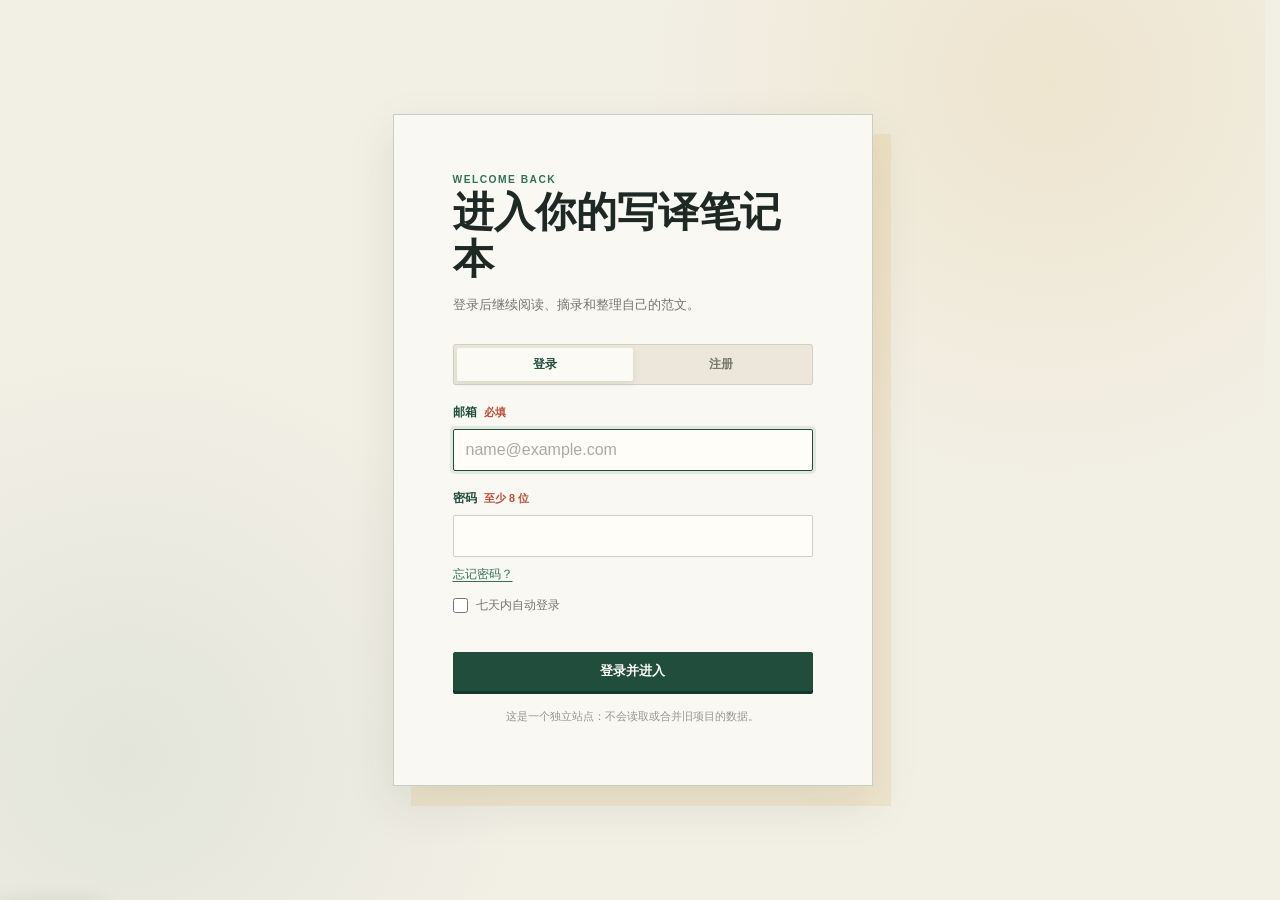
==== composition-site/index.html @ 6818b792 "侧边栏标题：我的作文 → 我的笔记" ====
<!doctype html>
<html lang="zh-CN">
  <head>
    <meta charset="UTF-8" />
    <meta name="viewport" content="width=device-width, initial-scale=1.0, viewport-fit=cover" />
    <meta name="theme-color" content="#f2efe5" />
    <meta name="format-detection" content="telephone=no" />
    <title>写译笔记本 · 你的英语作文档案</title>
    <link rel="stylesheet" href="styles.css" />
  </head>
  <body>
    <div class="grain" aria-hidden="true"></div>
    <section class="auth-gate" id="auth-gate" aria-labelledby="auth-form-title">
      <div class="auth-dossier">
        <form class="auth-form" id="auth-form" novalidate>
          <div class="auth-form-heading">
            <p class="eyebrow" id="auth-form-kicker">WELCOME BACK</p>
            <h2 id="auth-form-title">进入你的写译笔记本</h2>
            <p id="auth-form-copy">登录后继续阅读、摘录和整理自己的范文。</p>
          </div>
          <div class="auth-mode-toggle" id="auth-mode-toggle" role="tablist" aria-label="账户操作">
            <button type="button" role="tab" data-auth-mode="login" aria-selected="true">登录</button>
            <button type="button" role="tab" data-auth-mode="register" aria-selected="false">注册</button>
          </div>
          <div id="auth-display-name-field" hidden>
            <label class="field-label" for="auth-display-name">怎么称呼你 <em>必填</em></label>
            <input id="auth-display-name" name="displayName" maxlength="80" autocomplete="name" placeholder="例如：小周" />
          </div>
          <label class="field-label" for="auth-email">邮箱 <em>必填</em></label>
          <input id="auth-email" name="email" type="email" maxlength="320" autocomplete="email" placeholder="name@example.com" required />
          <div id="auth-code-field" hidden>
            <label class="field-label" for="auth-code">邮箱验证码 <em>必填</em></label>
            <div class="auth-code-row">
              <input id="auth-code" name="code" type="text" inputmode="numeric" maxlength="6" autocomplete="one-time-code" placeholder="6 位数字" />
              <button class="secondary-button" id="send-code-button" type="button">获取验证码</button>
            </div>
            <p class="code-hint" id="auth-code-hint"></p>
          </div>
          <label class="field-label" for="auth-password" id="auth-password-label">密码 <em>至少 8 位</em></label>
          <input id="auth-password" name="password" type="password" minlength="8" maxlength="72" autocomplete="current-password" required />
          <button type="button" class="forgot-link" id="forgot-password-link" hidden>忘记密码？</button>
          <label class="remember-me" id="remember-me-field">
            <input id="remember-me" name="rememberMe" type="checkbox" />
            <span>七天内自动登录</span>
          </label>
          <p class="form-error" id="auth-form-error" role="alert"></p>
          <button class="primary-button auth-submit" id="auth-submit-button" type="submit">登录并进入</button>
          <p class="auth-footnote">这是一个独立站点：不会读取或合并旧项目的数据。</p>
        </form>
      </div>
    </section>

    <main class="app-frame" id="app-shell" aria-label="写译笔记本" hidden>
      <header class="masthead">
        <div class="brand-block">
          <span class="brand-mark" aria-hidden="true">文</span>
          <div>
            <p class="eyebrow">PERSONAL ESSAY DOSSIER</p>
            <h1>写译笔记本</h1>
          </div>
        </div>
        <div class="masthead-actions">
          <span class="account-chip" id="account-chip"><span id="account-display-name"></span><button id="logout-button" type="button">退出</button></span>
          <button class="icon-button add-button" id="new-essay-button" type="button" aria-label="新建作文">
            <span aria-hidden="true">+</span>
          </button>
        </div>
      </header>

      <div class="workspace" id="workspace">
        <aside class="library-panel" aria-label="我的笔记">
          <div class="panel-heading">
            <div>
              <p class="eyebrow">MY ARCHIVE</p>
              <h2>我的笔记</h2>
            </div>
            <span id="essay-count" class="counter-chip">0</span>
          </div>
          <div class="essay-list" id="essay-list" role="list"></div>
          <div class="library-footnote">
            <span class="footnote-dot" aria-hidden="true"></span>
            仅保存在你的独立范文账户中
          </div>
        </aside>

        <section class="reader-panel" id="essay-reader" aria-live="polite">
          <div class="reader-empty" id="reader-empty" hidden>
            <span class="empty-mark" aria-hidden="true">+</span>
            <h2 id="reader-empty-title">从一篇范文开始</h2>
            <p id="reader-empty-copy">新建题目、范文和可选来源信息，之后就能在正文里留下自己的词句摘录。</p>
            <button class="text-action" type="button" data-open-new-essay>新建第一篇</button>
          </div>

          <div class="reader-content" id="reader-content">
            <div class="reader-toolbar">
              <button class="back-button" id="back-to-library" type="button">
                <span aria-hidden="true">←</span> 全部作文
              </button>
              <div class="reader-status" id="reader-status">阅读中</div>
            </div>

            <article class="essay-sheet">
              <header class="essay-header">
                <p class="source-label" id="reader-source-label"></p>
                <div class="essay-title-row">
                  <h2 id="reader-title"></h2>
                  <button class="preload-top-button" id="preload-glossary-button" type="button" aria-label="预加载当前范文词义" disabled>
                    预加载本篇单词
                  </button>
                </div>
                <div class="essay-meta">
                  <span id="reader-date"></span>
                  <span class="meta-separator" aria-hidden="true">·</span>
                  <span id="reader-word-count"></span>
                  <span class="meta-separator" aria-hidden="true">·</span>
                  <span id="reader-note-count"></span>
                </div>
              </header>

              <div class="reader-rule" aria-hidden="true"></div>
              <div class="essay-body" id="essay-body" aria-label="范文正文"></div>

              <p class="selection-hint">
                <span aria-hidden="true">⌁</span>
                悬浮查看词义；点击单词或拖选短语，把真正想记住的内容留在本篇里。
              </p>
            </article>

            <section class="notes-section" id="essay-notes" aria-labelledby="notes-heading">
              <div class="notes-heading">
                <div>
                  <p class="eyebrow">ANNOTATIONS</p>
                  <h2 id="notes-heading">本篇摘录</h2>
                </div>
                <span class="notes-total" id="notes-total">0 条</span>
              </div>
              <div class="notes-groups" id="notes-groups"></div>
            </section>
          </div>
        </section>
      </div>
    </main>

    <div class="phrase-action" id="phrase-action" hidden role="toolbar" aria-label="短语摘录操作">
      <span class="phrase-action-label" id="phrase-action-label" aria-live="polite" aria-atomic="true"></span>
      <button id="explain-phrase-button" type="button">记录短语</button>
    </div>

    <dialog class="dialog essay-dialog" id="essay-dialog" aria-labelledby="essay-dialog-title">
      <form id="essay-form" novalidate>
        <div class="dialog-title-row">
          <div>
            <p class="eyebrow">NEW DOSSIER</p>
            <h2 id="essay-dialog-title">收进一篇范文</h2>
          </div>
          <button class="dialog-close" type="button" data-close-dialog="essay-dialog" aria-label="关闭">×</button>
        </div>
        <p class="dialog-intro">题目和范文是必填项；小标题可以标明年份、卷别或来源。</p>
        <label class="field-label" for="essay-title">题目 <em>必填</em></label>
        <input id="essay-title" name="title" maxlength="200" placeholder="例如：Technology and Daily Life" autocomplete="off" required />
        <label class="field-label" for="essay-source-label">小标题 / 来源 <span>可选</span></label>
        <input id="essay-source-label" name="sourceLabel" maxlength="100" placeholder="例如：2026 年英语二 · 第 1 套" autocomplete="off" />
        <label class="field-label" for="essay-content">范文 <em>必填</em></label>
        <textarea id="essay-content" name="content" rows="10" maxlength="100000" placeholder="把英文范文粘贴在这里。保存后可以点击单词、选择短语，再记下自己的理解。" required></textarea>
        <p class="form-error" id="essay-form-error" role="alert"></p>
        <div class="dialog-actions">
          <button class="secondary-button" type="button" data-close-dialog="essay-dialog">取消</button>
          <button class="primary-button" type="submit">保存范文</button>
        </div>
      </form>
    </dialog>

    <dialog class="dialog note-dialog" id="note-dialog" aria-labelledby="note-dialog-title">
      <form id="note-form" novalidate>
        <div class="dialog-title-row">
          <div>
            <p class="eyebrow" id="note-kind-label">WORD NOTE</p>
            <h2 id="note-dialog-title">把这句话留下来</h2>
          </div>
          <button class="dialog-close" type="button" data-close-dialog="note-dialog" aria-label="关闭">×</button>
        </div>
        <div class="selection-card">
          <span class="selection-card-label">选中的内容</span>
          <strong id="note-selected-text"></strong>
          <p id="note-context"></p>
        </div>
        <div class="explanation-status" id="explanation-status" data-loading="false" role="status" aria-live="polite" aria-atomic="true">
          <span class="demo-dot" aria-hidden="true"></span>
          <span id="explanation-status-text">正在准备语境翻译；你也可以按自己的理解修改。</span>
        </div>
        <label class="field-label" for="note-translation">中文释义</label>
        <input id="note-translation" name="translation" maxlength="1000" placeholder="可按自己的理解改写" />
        <label class="field-label" for="note-personal-text">我的记忆提示 <span>可选</span></label>
        <textarea id="note-personal-text" name="note" rows="4" maxlength="2000" placeholder="写下联想、搭配、易错点，或者为什么想记住它。"></textarea>
        <input id="note-kind" name="kind" type="hidden" />
        <input id="note-start-offset" name="startOffset" type="hidden" />
        <input id="note-end-offset" name="endOffset" type="hidden" />
        <input id="note-content-version" name="contentVersion" type="hidden" />
        <p class="form-error" id="note-form-error" role="alert"></p>
        <div class="dialog-actions">
          <button class="secondary-button" type="button" data-close-dialog="note-dialog">暂不保存</button>
          <button class="primary-button" id="save-note-button" type="submit">保存到本篇笔记</button>
        </div>
      </form>
    </dialog>

    <div class="toast" id="toast" role="status" aria-live="polite"></div>
    <script src="api-client.js"></script>
    <script src="essay-utils.js"></script>
    <script src="app.js"></script>
  </body>
</html>
---- composition-site/styles.css ----
:root {
  --paper: #f2efe5;
  --paper-deep: #e5dfcf;
  --sheet: #fbfaf5;
  --ink: #1e2925;
  --muted: #73756a;
  --rule: rgba(51, 70, 60, 0.16);
  --moss: #214d3d;
  --moss-bright: #32705a;
  --vermilion: #bc4c35;
  --sun: #d8ab50;
  --shadow: 0 18px 45px rgba(45, 50, 42, 0.1);
  --display: "Iowan Old Style", "Palatino Linotype", "Book Antiqua", Georgia, serif;
  --body: "Microsoft YaHei UI", "PingFang SC", "Noto Sans CJK SC", sans-serif;
}

* { box-sizing: border-box; }

html {
  min-width: 320px;
  overflow-x: hidden;
  overflow-x: clip;
  background: var(--paper);
  scrollbar-gutter: stable;
  -webkit-text-size-adjust: 100%;
  text-size-adjust: 100%;
}

body {
  min-width: 320px;
  min-height: 100vh;
  min-height: 100dvh;
  margin: 0;
  overflow-x: hidden;
  overflow-x: clip;
  color: var(--ink);
  font-family: var(--body);
  background:
    radial-gradient(circle at 83% 9%, rgba(217, 171, 80, 0.15), transparent 25rem),
    radial-gradient(circle at 10% 84%, rgba(50, 112, 90, 0.08), transparent 25rem),
    var(--paper);
}

button, input, textarea { font: inherit; }

button, [role="button"], .essay-word {
  -webkit-tap-highlight-color: transparent;
  touch-action: manipulation;
}

button { cursor: pointer; }
button:disabled { cursor: wait; opacity: .62; }

button:focus-visible, input:focus-visible, textarea:focus-visible, .essay-word:focus-visible {
  outline: 3px solid rgba(216, 171, 80, 0.72);
  outline-offset: 3px;
}

.grain {
  position: fixed;
  z-index: -1;
  inset: 0;
  pointer-events: none;
  opacity: 0.24;
  background-image: url("data:image/svg+xml,%3Csvg viewBox='0 0 180 180' xmlns='http://www.w3.org/2000/svg'%3E%3Cfilter id='n'%3E%3CfeTurbulence type='fractalNoise' baseFrequency='.9' numOctaves='3' stitchTiles='stitch'/%3E%3C/filter%3E%3Crect width='100%25' height='100%25' filter='url(%23n)' opacity='.18'/%3E%3C/svg%3E");
}

#auth-gate[hidden], #app-shell[hidden] { display: none !important; }

.auth-gate {
  display: grid;
  min-height: 100vh;
  min-height: 100dvh;
  place-items: center;
  padding: 28px;
}

.auth-dossier {
  display: grid;
  grid-template-columns: 1fr;
  width: min(480px, 100%);
  overflow: hidden;
  background: rgba(251,250,245,.9);
  border: 1px solid rgba(33,77,61,.24);
  box-shadow: 18px 20px 0 rgba(216,171,80,.16), var(--shadow);
  animation: rise-in 620ms cubic-bezier(.2,.76,.24,1) both;
}

.auth-form { align-self: center; padding: clamp(32px, 5vw, 59px); }
.auth-form-heading h2 { margin: 0 0 10px; font-size: clamp(1.9rem, 3.3vw, 2.55rem); line-height: 1.16; }
.auth-form-heading p:last-child { margin: 0; color: var(--muted); font-size: .82rem; line-height: 1.72; }
.auth-mode-toggle { display: grid; grid-template-columns: 1fr 1fr; margin-top: 28px; padding: 3px; background: rgba(229,223,207,.68); border: 1px solid rgba(33,77,61,.14); border-radius: 3px; }
.auth-mode-toggle button { padding: 8px 9px; color: var(--muted); font-size: .77rem; font-weight: 800; border: 0; border-radius: 2px; background: transparent; transition: color 150ms ease, background 150ms ease, box-shadow 150ms ease; }
.auth-mode-toggle button[aria-selected="true"] { color: var(--moss); background: var(--sheet); box-shadow: 0 2px 7px rgba(39,54,43,.09); }
.remember-me {
  display: flex;
  gap: 8px;
  align-items: center;
  margin-top: 14px;
  color: var(--muted);
  font-size: .78rem;
  cursor: pointer;
  user-select: none;
}
.remember-me input {
  width: 15px;
  height: 15px;
  padding: 0;
  margin: 0;
  accent-color: var(--moss);
  cursor: pointer;
}
.auth-code-row { display: flex; gap: 9px; }
.auth-code-row input { flex: 1; min-width: 0; letter-spacing: .18em; }
.auth-code-row .secondary-button { flex: none; white-space: nowrap; }
.code-hint { margin: 8px 0 0; color: var(--muted); font-size: .72rem; line-height: 1.6; }
.forgot-link {
  display: block;
  margin: 9px 0 0;
  padding: 0;
  color: var(--moss-bright);
  font-size: .76rem;
  background: none;
  border: 0;
  text-align: left;
  text-decoration: underline;
  text-underline-offset: 3px;
}
.forgot-link:hover { color: var(--moss); }
.auth-submit { width: 100%; margin-top: 10px; }
.auth-footnote { margin: 17px 0 0; color: #95968b; font-size: .68rem; line-height: 1.65; text-align: center; }

.app-frame {
  width: min(1440px, calc(100% - 48px));
  min-height: min(900px, calc(100vh - 48px));
  min-height: min(900px, calc(100dvh - 48px));
  margin: 24px auto;
  border: 1px solid rgba(33, 77, 61, 0.2);
  border-radius: 4px;
  overflow: hidden;
  background: rgba(251, 250, 245, 0.72);
  box-shadow: var(--shadow);
  animation: rise-in 620ms cubic-bezier(.2,.76,.24,1) both;
}

.masthead {
  min-height: 92px;
  display: flex;
  align-items: center;
  justify-content: space-between;
  padding: 17px 28px;
  padding-top: max(17px, env(safe-area-inset-top));
  border-bottom: 1px solid var(--rule);
  background: rgba(251, 250, 245, 0.78);
}

.brand-block, .masthead-actions, .panel-heading, .notes-heading, .essay-meta, .dialog-title-row, .dialog-actions {
  display: flex;
  align-items: center;
}

.brand-block { gap: 13px; }

.brand-mark {
  display: grid;
  width: 40px;
  height: 40px;
  place-items: center;
  color: var(--paper);
  font-family: var(--display);
  font-size: 1.38rem;
  font-weight: 700;
  background: var(--moss);
  border-radius: 50% 50% 44% 44%;
  box-shadow: inset 0 -4px 0 rgba(0,0,0,.12);
}

.eyebrow {
  margin: 0 0 3px;
  color: var(--moss-bright);
  font-family: var(--body);
  font-size: .64rem;
  font-weight: 700;
  letter-spacing: .145em;
  line-height: 1.2;
}

h1, h2, p { margin-top: 0; }

h1, h2 { color: var(--ink); font-family: var(--display); }

h1 { margin: 0; font-size: 1.64rem; font-weight: 700; letter-spacing: .03em; }

.masthead-actions { gap: 13px; }

.preview-badge, .account-chip {
  padding: 6px 9px;
  color: var(--moss);
  font-size: .73rem;
  font-weight: 700;
  letter-spacing: .04em;
  border: 1px solid rgba(33,77,61,.3);
  border-radius: 999px;
}

.account-chip { display: inline-flex; gap: 8px; align-items: center; }
.account-chip button { padding: 0 0 0 8px; color: var(--moss); font-size: inherit; font-weight: 800; border: 0; border-left: 1px solid rgba(33,77,61,.2); background: transparent; }
.account-chip button:hover { color: var(--vermilion); }

.icon-button {
  display: grid;
  width: 43px;
  height: 43px;
  place-items: center;
  border: 0;
  border-radius: 50%;
  color: var(--sheet);
  background: var(--moss);
  box-shadow: 0 5px 0 #15362a;
  transition: transform 160ms ease, background 160ms ease, box-shadow 160ms ease;
}

.icon-button span { font-family: var(--display); font-size: 2rem; font-weight: 400; line-height: .6; }
.icon-button:hover { background: var(--moss-bright); transform: translateY(-2px); box-shadow: 0 7px 0 #15362a; }
.icon-button:active { transform: translateY(3px); box-shadow: 0 2px 0 #15362a; }

.preload-top-button {
  padding: 7px 10px;
  color: var(--moss);
  font-size: .68rem;
  font-weight: 700;
  border: 1px solid rgba(33,77,61,.22);
  border-radius: 3px;
  background: #fbfaf5;
  white-space: nowrap;
}
.preload-top-button:hover:not(:disabled) { background: rgba(33,77,61,.07); }
.preload-top-button:disabled { color: var(--muted); border-color: rgba(33,77,61,.24); background: #f1efe6; }
.preload-top-button.is-stoppable {
  color: var(--vermilion);
  border-color: rgba(188, 76, 53, .5);
  background: #fdf4f0;
}
.preload-top-button.is-stoppable:hover:not(:disabled) { background: rgba(188, 76, 53, .1); }

.workspace { display: grid; grid-template-columns: minmax(246px, 26%) minmax(0, 1fr); min-height: 806px; }

.library-panel {
  display: flex;
  flex-direction: column;
  padding: 30px 19px 22px;
  border-right: 1px solid var(--rule);
  background: linear-gradient(180deg, rgba(229,223,207,.54), rgba(242,239,229,.16));
}

.panel-heading { justify-content: space-between; padding: 0 8px; }
.panel-heading h2, .notes-heading h2 { margin: 0; font-size: 1.5rem; }

.counter-chip, .notes-total {
  padding: 3px 8px;
  color: var(--moss);
  font-size: .75rem;
  font-weight: 700;
  background: rgba(251,250,245,.62);
  border: 1px solid rgba(33,77,61,.18);
  border-radius: 999px;
}

.essay-list { display: grid; gap: 7px; }
.essay-list-item { position: relative; }

.essay-row {
  position: relative;
  width: 100%;
  padding: 14px 60px 13px 17px;
  overflow: hidden;
  text-align: left;
  color: inherit;
  background: transparent;
  border: 1px solid transparent;
  border-radius: 2px;
  transition: background 170ms ease, border-color 170ms ease, transform 170ms ease;
}

.essay-row::before {
  position: absolute;
  left: 0;
  top: 13px;
  bottom: 13px;
  width: 3px;
  content: "";
  background: transparent;
  transition: background 170ms ease;
}

.essay-row:hover { background: rgba(251,250,245,.68); border-color: rgba(33,77,61,.11); transform: translateX(2px); }
.essay-row[aria-current="true"] { background: var(--sheet); border-color: rgba(33,77,61,.22); box-shadow: 0 6px 15px rgba(39,54,43,.06); }
.essay-row[aria-current="true"]::before { background: var(--vermilion); }

.essay-delete-button {
  position: absolute;
  z-index: 1;
  top: 50%;
  right: 10px;
  min-width: 35px;
  padding: 5px 6px;
  color: #a24d43;
  font-size: .68rem;
  font-weight: 700;
  letter-spacing: .04em;
  background: rgba(255,250,246,.86);
  border: 1px solid rgba(162,77,67,.23);
  border-radius: 999px;
  opacity: .7;
  transform: translateY(-50%);
  transition: color 140ms ease, background 140ms ease, border-color 140ms ease, opacity 140ms ease;
}

.essay-delete-button:hover,
.essay-delete-button:focus-visible {
  color: var(--sheet);
  background: var(--vermilion);
  border-color: var(--vermilion);
  opacity: 1;
}

.essay-list-item:focus-within .essay-delete-button,
.essay-list-item:hover .essay-delete-button { opacity: 1; }

.essay-row-title, .essay-row-subtitle, .essay-row-time { display: block; }
.essay-row-title { overflow: hidden; font-family: var(--display); font-size: 1.03rem; font-weight: 700; line-height: 1.35; text-overflow: ellipsis; white-space: nowrap; }
.essay-row-subtitle { min-height: 1.3em; margin-top: 5px; overflow: hidden; color: var(--moss-bright); font-size: .72rem; text-overflow: ellipsis; white-space: nowrap; }
.essay-row-time { margin-top: 6px; color: #939386; font-size: .69rem; }

.library-footnote { display: flex; gap: 7px; align-items: center; margin-top: auto; padding: 18px 8px 0; color: #888a80; font-size: .67rem; line-height: 1.45; }
.footnote-dot { width: 6px; height: 6px; border-radius: 50%; background: var(--sun); }

.reader-panel { min-width: 0; padding: 31px clamp(24px, 5vw, 72px) 62px; }
.reader-content { max-width: 800px; margin: 0 auto; }

.reader-toolbar { display: flex; align-items: center; justify-content: space-between; min-height: 27px; margin: 0 0 23px; }
.back-button { display: none; padding: 0; color: var(--moss); font-size: .8rem; font-weight: 700; border: 0; background: transparent; }
.reader-status { color: #929388; font-size: .68rem; font-weight: 700; letter-spacing: .11em; text-transform: uppercase; }

.essay-sheet {
  position: relative;
  padding: clamp(28px, 5vw, 56px) clamp(22px, 6vw, 75px) clamp(27px, 5vw, 52px);
  overflow: visible;
  background:
    linear-gradient(rgba(255,255,255,.55), rgba(255,255,255,.55)),
    repeating-linear-gradient(to bottom, transparent 0, transparent 31px, rgba(33,77,61,.052) 32px);
  border: 1px solid rgba(62,75,62,.12);
  box-shadow: 13px 14px 0 rgba(216,171,80,.19), 0 14px 35px rgba(42,52,43,.065);
}

.essay-sheet::after {
  position: absolute;
  top: 16px;
  right: 17px;
  width: 16px;
  height: 16px;
  content: "";
  border-top: 2px solid rgba(188,76,53,.54);
  border-right: 2px solid rgba(188,76,53,.54);
}

.essay-header { padding-right: 28px; }
.source-label { min-height: 1.25em; margin-bottom: 11px; color: var(--vermilion); font-size: .79rem; font-weight: 700; letter-spacing: .04em; }
.essay-title-row {
  display: flex;
  align-items: flex-start;
  justify-content: space-between;
  gap: 14px;
}
.essay-header h2 { margin: 0; font-size: clamp(2rem, 4.25vw, 3.55rem); line-height: 1.08; letter-spacing: -.026em; }
.essay-title-row h2 { flex: 1; min-width: 0; }
.essay-title-row .preload-top-button {
  margin-top: 4px;
  flex: none;
}
.essay-meta { gap: 8px; margin-top: 15px; color: var(--muted); font-size: .75rem; }
.meta-separator { color: var(--sun); }
.reader-rule { width: 70px; height: 4px; margin: 29px 0 27px; background: var(--moss); }

.essay-body {
  min-height: 120px;
  color: #27312d;
  font-family: var(--display);
  font-size: clamp(1.08rem, 1.45vw, 1.24rem);
  line-height: 2.0;
  letter-spacing: .006em;
  white-space: pre-wrap;
  user-select: text;
  -webkit-user-select: text;
}

.essay-body::selection { background: rgba(216,171,80,.58); color: #15392d; }
.essay-body::-moz-selection { background: rgba(216,171,80,.58); color: #15392d; }

.essay-word {
  position: relative;
  padding: 0 1px;
  color: inherit;
  cursor: pointer;
  border-bottom: 1.5px solid rgba(33,77,61,.35);
  border-radius: 2px;
  transition: color 130ms ease, background 130ms ease, border-color 130ms ease;
}

.essay-word:hover, .essay-word:focus-visible, .essay-word.note-focus { color: #15392d; background: rgba(216,171,80,.27); border-bottom-color: var(--vermilion); }
.essay-word.note-focus { animation: note-pulse 1300ms ease-out; }

@media (hover: hover) and (pointer: fine) {
  .essay-word:hover::after {
    position: absolute;
    z-index: 9;
    left: 50%;
    bottom: calc(100% + 9px);
    width: max-content;
    max-width: 210px;
    padding: 7px 9px;
    content: attr(data-gloss);
    color: var(--sheet);
    font-family: var(--body);
    font-size: .74rem;
    font-weight: 600;
    line-height: 1.35;
    text-align: center;
    white-space: normal;
    pointer-events: none;
    background: var(--moss);
    border-radius: 3px;
    box-shadow: 0 7px 15px rgba(24,53,42,.18);
    transform: translateX(-50%);
  }
}

.selection-hint { display: flex; gap: 8px; align-items: flex-start; margin: 30px 0 0; color: #86877d; font-family: var(--body); font-size: .72rem; line-height: 1.55; }
.selection-hint span { color: var(--vermilion); font-size: 1rem; line-height: 1; }

.notes-section { margin-top: 61px; }
.notes-heading { justify-content: space-between; padding-bottom: 14px; border-bottom: 2px solid var(--moss); }
.notes-heading h2 { font-size: 1.85rem; }
.notes-total { color: var(--vermilion); border-color: rgba(188,76,53,.24); }
.notes-groups { display: grid; gap: 23px; margin-top: 22px; }

.note-group-heading { display: flex; gap: 9px; align-items: baseline; margin: 0 0 9px; color: var(--moss); font-size: .72rem; font-weight: 800; letter-spacing: .12em; }
.note-group-heading span { color: #9c9c8d; letter-spacing: normal; }
.note-list { display: grid; gap: 8px; }

.note-row {
  display: grid;
  grid-template-columns: minmax(126px, .7fr) minmax(0, 1.5fr) auto;
  gap: 14px;
  align-items: center;
  padding: 14px 12px 14px 16px;
  background: rgba(251,250,245,.59);
  border: 1px solid rgba(33,77,61,.13);
  border-left: 3px solid var(--sun);
  transition: transform 150ms ease, border-color 150ms ease, background 150ms ease;
}

.note-row:hover { background: var(--sheet); border-color: rgba(33,77,61,.28); transform: translateX(2px); }
.note-term { display: block; color: var(--moss); font-family: var(--display); font-size: 1rem; font-weight: 700; line-height: 1.25; }
.note-term-type { display: block; margin-top: 3px; color: #909186; font-size: .67rem; }
.note-source-text { display: block; margin-top: 4px; color: #8b8c81; font-size: .67rem; line-height: 1.45; }
.note-meaning { min-width: 0; color: #4d544e; font-size: .79rem; line-height: 1.55; }
.note-meaning strong { color: var(--ink); font-weight: 700; }
.note-personal { display: block; margin-top: 3px; color: var(--vermilion); font-size: .7rem; }
.note-actions { display: flex; gap: 7px; }
.note-icon-button { width: 28px; height: 28px; color: var(--moss); border: 1px solid rgba(33,77,61,.18); border-radius: 50%; background: transparent; transition: color 130ms ease, background 130ms ease; }
.note-icon-button:hover { color: var(--sheet); background: var(--moss); }
.note-icon-button.remove:hover { background: var(--vermilion); border-color: var(--vermilion); }

.empty-notes { padding: 25px 10px; color: var(--muted); font-size: .83rem; line-height: 1.8; border: 1px dashed rgba(33,77,61,.3); }
.empty-notes strong { color: var(--moss); }

.reader-empty { max-width: 520px; margin: clamp(48px, 20vh, 170px) auto 0; text-align: center; }
.empty-mark { display: grid; width: 58px; height: 58px; place-items: center; margin: 0 auto 20px; color: var(--paper); font-family: var(--display); font-size: 2.2rem; background: var(--moss); border-radius: 50%; }
.reader-empty h2 { margin-bottom: 11px; font-size: 2.2rem; }
.reader-empty p { color: var(--muted); font-size: .9rem; line-height: 1.85; }
.text-action { padding: 8px 0; color: var(--moss); font-weight: 800; border: 0; border-bottom: 2px solid var(--vermilion); background: transparent; }

.phrase-action {
  position: fixed;
  z-index: 10;
  display: flex;
  align-items: center;
  gap: 10px;
  max-width: min(500px, calc(100vw - 28px));
  padding: 8px 8px 8px 13px;
  color: var(--sheet);
  background: var(--moss);
  border: 1px solid rgba(255,255,255,.14);
  border-radius: 3px;
  box-shadow: 0 12px 28px rgba(25,51,41,.28);
  animation: float-in 170ms ease-out;
}

.phrase-action::before {
  align-self: stretch;
  width: 3px;
  margin: -8px 0 -8px -13px;
  content: "";
  background: var(--vermilion);
}
.phrase-action-label { min-width: 0; overflow: hidden; font-size: .75rem; font-weight: 600; text-overflow: ellipsis; white-space: nowrap; }
.phrase-action button { flex: none; padding: 8px 10px; color: var(--moss); font-size: .73rem; font-weight: 800; border: 0; border-radius: 2px; background: var(--sun); }

.dialog {
  width: min(610px, calc(100vw - 30px));
  max-height: calc(100vh - 28px);
  max-height: calc(100dvh - 28px);
  padding: 0;
  color: var(--ink);
  background: var(--sheet);
  border: 1px solid rgba(33,77,61,.28);
  border-radius: 4px;
  box-shadow: 0 27px 70px rgba(20,39,32,.32);
}
.dialog::backdrop { background: rgba(22,35,29,.48); -webkit-backdrop-filter: blur(2px); backdrop-filter: blur(2px); }
.dialog form { padding: clamp(22px, 4.5vw, 36px); overflow: auto; }
.dialog-title-row { justify-content: space-between; gap: 18px; margin-bottom: 10px; }
.dialog-title-row h2 { margin: 0; font-size: 2rem; }
.dialog-close { width: 33px; height: 33px; flex: none; color: var(--moss); font-family: var(--display); font-size: 1.65rem; line-height: 1; border: 1px solid rgba(33,77,61,.2); border-radius: 50%; background: transparent; }
.dialog-intro { margin: 0 0 25px; color: var(--muted); font-size: .82rem; line-height: 1.75; }
.field-label { display: block; margin: 19px 0 8px; color: var(--moss); font-size: .78rem; font-weight: 800; }
.field-label em { margin-left: 4px; color: var(--vermilion); font-size: .67rem; font-style: normal; }
.field-label span { margin-left: 4px; color: #999a90; font-size: .67rem; font-weight: 500; }
input, textarea { width: 100%; padding: 11px 12px; color: var(--ink); border: 1px solid rgba(33,77,61,.25); border-radius: 2px; background: #fffdf7; transition: border-color 140ms ease, box-shadow 140ms ease; }
textarea { min-height: 120px; resize: vertical; line-height: 1.62; }
input::placeholder, textarea::placeholder { color: #aaaba0; }
input:focus, textarea:focus { border-color: var(--moss); box-shadow: 0 0 0 3px rgba(50,112,90,.12); outline: 0; }
.form-error { min-height: 1.25em; margin: 13px 0 0; color: var(--vermilion); font-size: .75rem; }
.dialog-actions { justify-content: flex-end; gap: 10px; margin-top: 16px; }
.primary-button, .secondary-button { padding: 10px 15px; font-size: .8rem; font-weight: 800; border-radius: 2px; transition: transform 130ms ease, box-shadow 130ms ease, background 130ms ease; }
.primary-button { color: var(--sheet); border: 1px solid var(--moss); background: var(--moss); box-shadow: 0 3px 0 #15362a; }
.primary-button:hover { background: var(--moss-bright); transform: translateY(-1px); }
.primary-button:active { transform: translateY(2px); box-shadow: 0 1px 0 #15362a; }
.secondary-button { color: var(--moss); border: 1px solid rgba(33,77,61,.26); background: transparent; }
.secondary-button:hover { background: rgba(229,223,207,.55); }

.selection-card { padding: 13px 15px; border-left: 3px solid var(--vermilion); background: rgba(229,223,207,.43); }
.selection-card-label { display: block; margin-bottom: 5px; color: var(--vermilion); font-size: .65rem; font-weight: 800; letter-spacing: .1em; }
.selection-card strong { display: block; color: var(--moss); font-family: var(--display); font-size: 1.25rem; line-height: 1.35; word-break: break-word; }
.selection-card p { margin: 7px 0 0; color: var(--muted); font-size: .75rem; line-height: 1.55; }
.explanation-status { display: flex; gap: 7px; align-items: center; min-height: 1.45em; margin-top: 13px; color: #77786e; font-size: .71rem; line-height: 1.45; transition: background 180ms ease, border-color 180ms ease, box-shadow 180ms ease, color 180ms ease, padding 180ms ease; }
.explanation-status[data-loading="true"] { padding: 8px 10px; color: #76511f; font-weight: 700; border: 1px solid rgba(178,116,48,.42); border-left: 3px solid #b87430; background: linear-gradient(100deg, rgba(253,244,215,.92), rgba(252,248,233,.78)); box-shadow: 0 4px 13px rgba(144,94,38,.11); }
.demo-dot { width: 7px; height: 7px; flex: none; border-radius: 50%; background: var(--sun); }
.explanation-status[data-loading="true"] .demo-dot { background: #b87430; box-shadow: 0 0 0 3px rgba(184,116,48,.16); animation: explanation-status-pulse 1.15s ease-in-out infinite; }

.toast { position: fixed; z-index: 20; left: 50%; bottom: max(26px, calc(env(safe-area-inset-bottom) + 12px)); max-width: calc(100vw - 34px); padding: 10px 14px; color: var(--sheet); font-size: .8rem; font-weight: 700; background: var(--ink); border-radius: 3px; box-shadow: 0 11px 25px rgba(18,31,25,.24); opacity: 0; pointer-events: none; transform: translate(-50%, 17px); transition: opacity 170ms ease, transform 170ms ease; }
.toast.is-visible { opacity: 1; transform: translate(-50%, 0); }

@keyframes rise-in { from { opacity: 0; transform: translateY(14px); } to { opacity: 1; transform: translateY(0); } }
@keyframes float-in { from { opacity: 0; transform: translateY(5px); } to { opacity: 1; transform: translateY(0); } }
@keyframes note-pulse { 0% { box-shadow: 0 0 0 0 rgba(188,76,53,.42); } 100% { box-shadow: 0 0 0 12px rgba(188,76,53,0); } }
@keyframes explanation-status-pulse { 0%, 100% { transform: scale(1); opacity: .72; } 50% { transform: scale(1.25); opacity: 1; } }

@media (max-width: 860px) {
  .workspace { grid-template-columns: minmax(218px, 31%) minmax(0, 1fr); }
  .reader-panel { padding: 27px 28px 48px; }
  .essay-sheet { padding: 31px 27px 33px; }
  .note-row { grid-template-columns: minmax(115px, .8fr) minmax(0, 1.3fr) auto; gap: 10px; }
}

@media (max-width: 760px) {
  .auth-gate { padding: 16px; }
  .auth-form { padding: 33px 31px 37px; }
}

@media (max-width: 900px) {
  .app-frame { width: 100%; min-height: 100vh; min-height: 100dvh; margin: 0; border: 0; border-radius: 0; }
  .masthead { min-height: 76px; padding: 13px 17px; padding-top: max(13px, env(safe-area-inset-top)); }
  .brand-mark { width: 35px; height: 35px; font-size: 1.15rem; }
  h1 { font-size: 1.38rem; }
  .account-chip { max-width: 142px; overflow: hidden; font-size: .67rem; text-overflow: ellipsis; white-space: nowrap; }
  .workspace { display: block; min-height: calc(100vh - 76px); min-height: calc(100dvh - 76px); }
  .library-panel { min-height: calc(100vh - 76px); min-height: calc(100dvh - 76px); padding: 26px 15px calc(20px + env(safe-area-inset-bottom)); border-right: 0; }
  .reader-panel { display: none; min-height: calc(100vh - 76px); min-height: calc(100dvh - 76px); padding: 18px 15px calc(43px + env(safe-area-inset-bottom)); }
  .workspace.show-reader .library-panel { display: none; }
  .workspace.show-reader .reader-panel { display: block; }
  .back-button { display: inline-flex; gap: 6px; align-items: center; }
  .reader-toolbar { margin-bottom: 17px; }
  .essay-sheet { padding: 28px 21px 27px; box-shadow: 7px 8px 0 rgba(216,171,80,.2), 0 10px 23px rgba(42,52,43,.07); }
  .essay-header h2 { font-size: 2.12rem; }
  .essay-body { font-size: 1.12rem; line-height: 1.95; }
  .notes-section { margin-top: 45px; }
  .note-row { grid-template-columns: minmax(0, 1fr) auto; gap: 6px 10px; }
  .note-meaning { grid-column: 1 / -1; }
  .note-actions { grid-column: 2; grid-row: 1; }
  .phrase-action { right: 14px !important; bottom: max(14px, env(safe-area-inset-bottom)); left: 14px !important; }
  .phrase-action-label { flex: 1; }
  input, textarea { font-size: 16px; }
}

@media (pointer: coarse) {
  .grain { display: none; }
  .note-icon-button { display: grid; width: 40px; height: 40px; place-items: center; }
  .dialog-close { display: grid; width: 40px; height: 40px; place-items: center; }
  .essay-delete-button { min-width: 46px; min-height: 36px; padding: 6px 8px; }
  .note-actions { gap: 10px; }
  .preload-top-button { padding: 9px 12px; }
  .auth-mode-toggle button { padding: 10px 9px; }
}

@media (prefers-reduced-motion: reduce) {
  *, *::before, *::after { scroll-behavior: auto !important; animation-duration: 1ms !important; transition-duration: 1ms !important; }
  .explanation-status[data-loading="true"] .demo-dot { animation: none; }
}

@media (forced-colors: active) {
  .essay-body::selection, .essay-body::-moz-selection { color: revert; background: revert; }
}
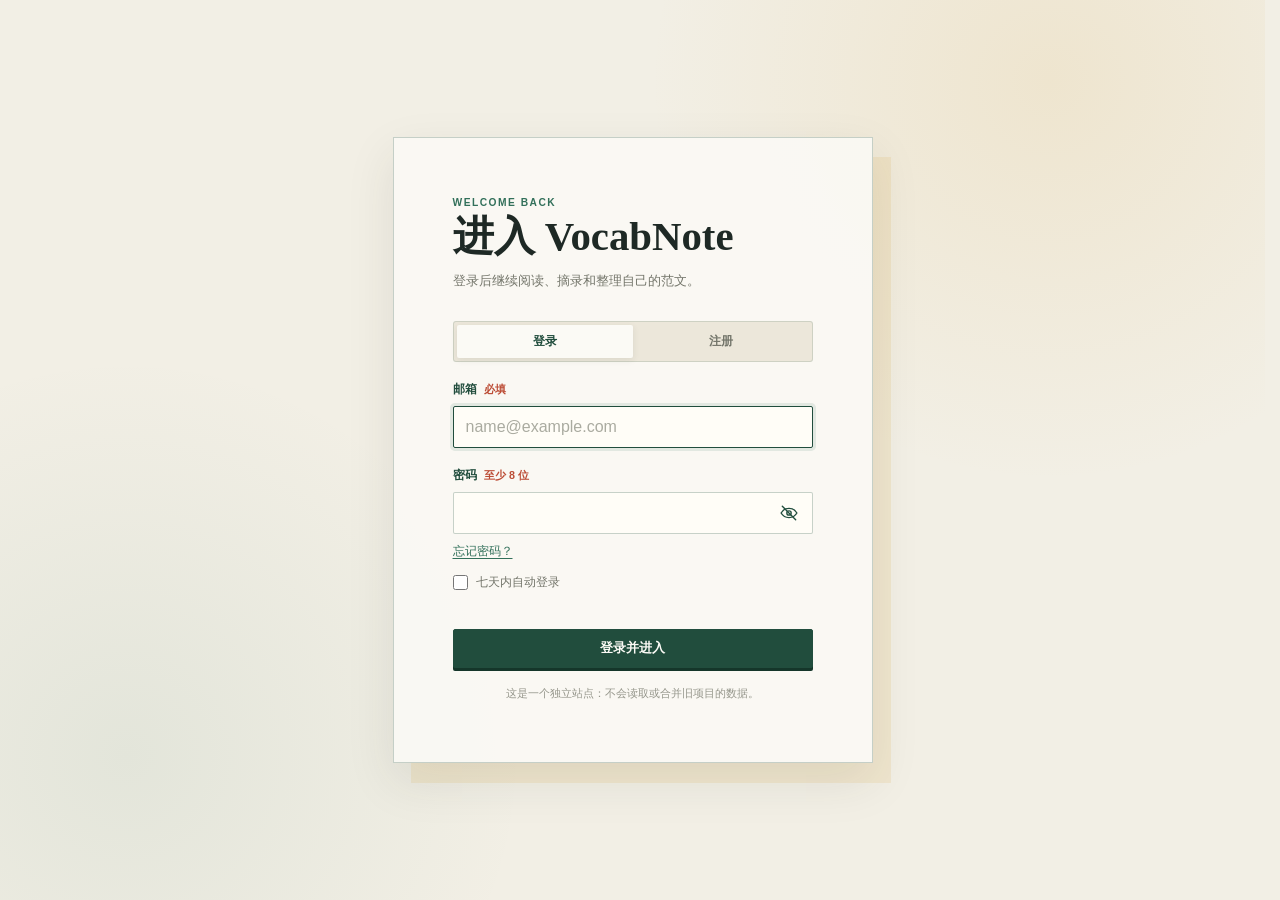
==== commit 87a67caa: "feat: complete VocabNote wordbook and personal AI settings Persist MySQL wordbook and essay data, su" ====
--- a/composition-site/index.html
+++ b/composition-site/index.html
@@ -5,8 +5,10 @@
     <meta name="viewport" content="width=device-width, initial-scale=1.0, viewport-fit=cover" />
     <meta name="theme-color" content="#f2efe5" />
     <meta name="format-detection" content="telephone=no" />
-    <title>写译笔记本 · 你的英语作文档案</title>
+    <link rel="icon" href="data:," />
+    <title>VocabNote · 单词与写译笔记</title>
     <link rel="stylesheet" href="styles.css" />
+    <link rel="stylesheet" href="wordbook.css" />
   </head>
   <body>
     <div class="grain" aria-hidden="true"></div>
@@ -15,7 +17,7 @@
         <form class="auth-form" id="auth-form" novalidate>
           <div class="auth-form-heading">
             <p class="eyebrow" id="auth-form-kicker">WELCOME BACK</p>
-            <h2 id="auth-form-title">进入你的写译笔记本</h2>
+            <h2 id="auth-form-title">进入 VocabNote</h2>
             <p id="auth-form-copy">登录后继续阅读、摘录和整理自己的范文。</p>
           </div>
           <div class="auth-mode-toggle" id="auth-mode-toggle" role="tablist" aria-label="账户操作">
@@ -37,7 +39,12 @@
             <p class="code-hint" id="auth-code-hint"></p>
           </div>
           <label class="field-label" for="auth-password" id="auth-password-label">密码 <em>至少 8 位</em></label>
-          <input id="auth-password" name="password" type="password" minlength="8" maxlength="72" autocomplete="current-password" required />
+          <div class="password-field">
+            <input id="auth-password" name="password" type="password" minlength="8" maxlength="72" autocomplete="current-password" required />
+            <button class="password-toggle" id="auth-password-toggle" type="button" aria-label="显示密码" aria-pressed="false">
+              <svg viewBox="0 0 24 24" aria-hidden="true" focusable="false"><path d="M2.5 12s3.3-5.5 9.5-5.5S21.5 12 21.5 12 18.2 17.5 12 17.5 2.5 12 2.5 12Z"/><circle cx="12" cy="12" r="2.6"/><path class="password-eye-slash" d="m4 4 16 16"/></svg>
+            </button>
+          </div>
           <button type="button" class="forgot-link" id="forgot-password-link" hidden>忘记密码？</button>
           <label class="remember-me" id="remember-me-field">
             <input id="remember-me" name="rememberMe" type="checkbox" />
@@ -50,22 +57,55 @@
       </div>
     </section>
 
-    <main class="app-frame" id="app-shell" aria-label="写译笔记本" hidden>
+    <main class="app-frame" id="app-shell" aria-label="VocabNote" hidden>
       <header class="masthead">
         <div class="brand-block">
-          <span class="brand-mark" aria-hidden="true">文</span>
+          <span class="brand-mark" aria-hidden="true">V</span>
           <div>
-            <p class="eyebrow">PERSONAL ESSAY DOSSIER</p>
-            <h1>写译笔记本</h1>
+            <p class="eyebrow">WORDS WORTH KEEPING</p>
+            <h1>VocabNote</h1>
           </div>
         </div>
         <div class="masthead-actions">
+          <button id="ai-settings-button" type="button" class="secondary-button">AI 设置</button>
           <span class="account-chip" id="account-chip"><span id="account-display-name"></span><button id="logout-button" type="button">退出</button></span>
           <button class="icon-button add-button" id="new-essay-button" type="button" aria-label="新建作文">
             <span aria-hidden="true">+</span>
           </button>
         </div>
       </header>
+
+      <nav class="site-nav" aria-label="学习空间">
+        <button type="button" data-site-view="wordbook" aria-current="page" aria-controls="wordbook-view">单词本 <span>Wordbook</span></button>
+        <button type="button" data-site-view="compositions" aria-controls="workspace">写译笔记 <span>Composition notes</span></button>
+      </nav>
+
+      <section id="wordbook-view" class="wb-view" aria-label="我的单词本" hidden>
+        <aside class="wb-library" aria-label="词条列表">
+          <div class="wb-library-heading">
+            <div><p class="eyebrow">MY WORDBOOK</p><h2>一点一滴，积累表达。</h2></div>
+            <button type="button" class="icon-button wb-add" id="wb-add" aria-label="手动添加词条">+</button>
+          </div>
+          <form id="wb-search-form" class="wb-search" role="search">
+            <label for="wb-query">搜索我的词库</label>
+            <div class="wb-search-row"><input id="wb-query" type="search" maxlength="500" autocomplete="off" placeholder="英文 / 中文释义" aria-describedby="wb-search-hint" /><button type="submit" id="wb-lookup" aria-label="查词或短语">查词 ↵</button></div>
+            <p id="wb-search-hint">输入筛选已收藏的词，回车查询新表达。</p>
+          </form>
+          <div class="wb-kinds" role="group" aria-label="词条分类">
+            <button type="button" data-wb-kind="word" aria-pressed="true">单词 <span id="wb-word-count">0</span></button>
+            <button type="button" data-wb-kind="phrase" aria-pressed="false">短语 <span id="wb-phrase-count">0</span></button>
+          </div>
+          <div class="wb-list-meta"><span id="wb-result-count">我的收藏</span><span>按 A–Z 排列</span></div>
+          <p id="wb-search-status" class="wb-status" role="status" aria-live="polite"></p>
+          <div id="wb-list" class="wb-list"></div>
+          <div id="wb-pagination" class="wb-pagination" hidden><button id="wb-prev" type="button">← 上一页</button><span id="wb-page"></span><button id="wb-next" type="button">下一页 →</button></div>
+          <p class="wb-library-footnote">让读过的词，成为自己的表达。<br />作文中保存的摘录也会收进这里。</p>
+        </aside>
+        <section class="wb-detail" aria-label="词条详情">
+          <button class="text-action wb-back" type="button" id="wb-back">← 返回词库</button>
+          <div id="wb-detail-content"></div>
+        </section>
+      </section>
 
       <div class="workspace" id="workspace">
         <aside class="library-panel" aria-label="我的笔记">
@@ -207,6 +247,9 @@
     <div class="toast" id="toast" role="status" aria-live="polite"></div>
     <script src="api-client.js"></script>
     <script src="essay-utils.js"></script>
+    <script src="password-visibility.js"></script>
+    <script src="wordbook.js"></script>
+    <script src="ai-settings.js"></script>
     <script src="app.js"></script>
   </body>
 </html>
--- a/composition-site/styles.css
+++ b/composition-site/styles.css
@@ -114,6 +114,13 @@
 .auth-code-row input { flex: 1; min-width: 0; letter-spacing: .18em; }
 .auth-code-row .secondary-button { flex: none; white-space: nowrap; }
 .code-hint { margin: 8px 0 0; color: var(--muted); font-size: .72rem; line-height: 1.6; }
+.password-field { position: relative; }
+.password-field input { padding-right: 50px; }
+.password-toggle { position: absolute; top: 50%; right: 4px; display: grid; width: 40px; height: 40px; padding: 0; place-items: center; transform: translateY(-50%); color: var(--moss); border: 0; border-radius: 2px; background: transparent; }
+.password-toggle:hover { background: rgba(229,223,207,.72); }
+.password-toggle svg { width: 20px; height: 20px; fill: none; stroke: currentColor; stroke-width: 1.65; stroke-linecap: round; stroke-linejoin: round; }
+.password-toggle[aria-pressed="true"] .password-eye-slash { opacity: 0; }
+.password-toggle[aria-pressed="true"] { color: var(--moss-bright); }
 .forgot-link {
   display: block;
   margin: 9px 0 0;
@@ -612,3 +619,12 @@
 @media (forced-colors: active) {
   .essay-body::selection, .essay-body::-moz-selection { color: revert; background: revert; }
 }
+#ai-settings-dialog { width: min(560px, calc(100vw - 32px)); max-height: 90dvh; overflow-y: auto; }
+#ai-settings-dialog select { width: 100%; padding: 12px; border: 1px solid #bac9bf; border-radius: 4px; background: #faf9f3; color: #204c3c; font: inherit; }
+.ai-settings-intro { line-height: 1.8; color: #526258; }
+.ai-signup-links { display: flex; flex-wrap: wrap; gap: 14px; margin: 20px 0; }
+.ai-signup-links a { color: #24533f; font-size: 14px; text-underline-offset: 5px; }
+.ai-settings-help { font-size: 13px; color: #68756c; line-height: 1.8; }
+.ai-settings-model { font-size: 14px; color: #24533f; }
+.ai-settings-actions { display: flex; flex-wrap: wrap; gap: 12px; align-items: center; margin-top: 18px; }
+#ai-settings-status { min-height: 24px; font-size: 14px; line-height: 1.7; }
--- a/composition-site/wordbook.css
+++ b/composition-site/wordbook.css
@@ -0,0 +1,175 @@
+/* VocabNote extends the original paper, moss and warm gold palette. */
+[hidden] { display: none !important; }
+.brand-block h1 { font-family: var(--display); font-size: 1.85rem; letter-spacing: -.04em; }
+.site-nav { display: flex; gap: 30px; padding: 0 30px; border-bottom: 1px solid var(--rule); background: var(--sheet); }
+.site-nav button { position: relative; display: flex; align-items: baseline; gap: 10px; padding: 17px 2px; border: 0; background: none; color: var(--muted); font-size: .88rem; }
+.site-nav button span { font-family: var(--display); font-size: .85rem; }
+.site-nav button[aria-current="page"] { color: var(--moss); font-weight: 700; }
+.site-nav button[aria-current="page"]::after { content: ''; position: absolute; bottom: -1px; right: 0; left: 0; height: 3px; background: var(--moss); }
+.wb-view { display: grid; grid-template-columns: minmax(280px, 340px) minmax(0, 1fr); min-height: 720px; }
+.wb-view button { touch-action: manipulation; }
+.wb-library { display: flex; flex-direction: column; padding: 28px 24px 20px; border-right: 1px solid var(--rule); background: rgba(229,223,207,.24); min-width: 0; }
+.wb-library-heading { display: flex; gap: 12px; align-items: center; justify-content: space-between; }
+.wb-library-heading h2 { margin: 0; font-size: 1.06rem; font-weight: 600; line-height: 1.6; }
+.wb-library-heading .eyebrow { font-size: .65rem; }
+.wb-add { flex: none; width: 38px; height: 38px; color: var(--sheet); background: var(--moss); border-color: var(--moss); font-size: 1.6rem; }
+.wb-add:hover { background: var(--moss-bright); }
+.wb-search { margin: 28px 0 17px; }
+.wb-search > label { display: block; margin-bottom: 9px; color: var(--moss); font-size: .75rem; font-weight: 700; }
+.wb-search-row { display: flex; min-width: 0; border: 1px solid rgba(33,77,61,.3); border-radius: 3px; background: var(--sheet); }
+.wb-search-row:focus-within { box-shadow: 0 0 0 2px rgba(216,171,80,.3); border-color: var(--moss); }
+.wb-search-row input { min-width: 0; flex: 1; width: 100%; border: 0; background: transparent; padding: 12px 11px; outline-offset: -3px; box-shadow: none; border-radius: 0; }
+.wb-search-row button { flex: none; align-self: stretch; padding: 0 11px; border: 0; border-left: 1px solid var(--rule); background: transparent; color: var(--moss); font-size: .76rem; font-weight: 700; }
+.wb-search-row button:hover { background: rgba(216,171,80,.15); }
+.wb-search p, .wb-fill > p { margin: 9px 0 0; font-size: .68rem; color: var(--muted); line-height: 1.7; }
+.wb-kinds { display: flex; gap: 4px; padding: 4px; background: rgba(229,223,207,.68); border-radius: 4px; }
+.wb-kinds button { flex: 1; padding: 10px 8px; border: 1px solid transparent; border-radius: 3px; background: transparent; color: var(--muted); font-size: .82rem; }
+.wb-kinds button[aria-pressed="true"] { color: var(--moss); background: var(--sheet); border-color: var(--rule); box-shadow: 0 2px 4px rgba(33,77,61,.06); font-weight: 700; }
+.wb-kinds span { margin-left: 5px; font-size: .68rem; font-variant-numeric: tabular-nums; opacity: .75; }
+.wb-list-meta { display: flex; justify-content: space-between; gap: 8px; margin-top: 22px; font-size: .67rem; color: var(--muted); }
+.wb-status { min-height: 1em; margin: 9px 0; color: var(--moss); font-size: .76rem; line-height: 1.7; overflow-wrap: anywhere; }
+.wb-status:empty { display: none; }
+.wb-status[data-error="true"] { color: #9a3d2a; }
+.wb-list { margin: 12px -10px 0; }
+.wb-entry { display: grid; grid-template-columns: minmax(0, 1fr) 16px; gap: 6px 8px; position: relative; width: 100%; padding: 17px 14px; text-align: left; border: 1px solid transparent; border-bottom-color: var(--rule); border-radius: 3px; background: transparent; color: var(--ink); }
+.wb-entry:hover { background: rgba(251,250,245,.75); }
+.wb-entry[aria-current="true"] { background: var(--sheet); border-color: rgba(33,77,61,.24); box-shadow: 3px 4px 0 rgba(216,171,80,.2); }
+.wb-entry[aria-current="true"]::before { content: ''; position: absolute; left: 0; top: 15px; bottom: 15px; width: 3px; background: var(--moss); }
+.wb-entry-term { font-family: var(--display); font-size: 1.24rem; line-height: 1.2; overflow-wrap: anywhere; }
+.wb-entry-meaning { grid-column: 1; font-size: .74rem; color: var(--muted); overflow: hidden; white-space: nowrap; text-overflow: ellipsis; line-height: 1.6; }
+.wb-entry-arrow { grid-column: 2; grid-row: 1 / 3; align-self: center; color: var(--moss); opacity: .45; }
+.wb-empty-list { padding: 30px 12px; font-size: .8rem; line-height: 1.8; color: var(--muted); }
+.wb-empty-list .text-action { line-height: 1.8; }
+.wb-pagination { display: flex; justify-content: space-between; gap: 8px; align-items: center; padding-top: 18px; font-size: .7rem; color: var(--muted); }
+.wb-pagination button { min-height: 36px; padding: 6px; border: 0; background: transparent; color: var(--moss); font-size: .7rem; }
+.wb-library-footnote { margin: auto 0 0; padding-top: 34px; color: var(--muted); font-size: .66rem; line-height: 1.9; }
+.wb-detail { min-width: 0; padding: 34px clamp(24px, 4vw, 64px) 48px; background: rgba(251,250,245,.45); }
+.wb-detail-top { display: flex; flex-wrap: wrap; gap: 12px; align-items: center; justify-content: space-between; }
+.wb-detail-top .eyebrow { margin: 0; font-size: .65rem; }
+.wb-tag { border: 1px solid rgba(33,77,61,.19); border-radius: 3px; padding: 5px 9px; color: var(--moss); font-size: .66rem; background: rgba(229,223,207,.25); }
+.wb-term-header { padding: 33px 0 27px; border-bottom: 1px solid var(--rule); }
+.wb-kind-label { font-size: .7rem; color: var(--muted); letter-spacing: .15em; }
+.wb-term-header h2 { margin: 8px 0 15px; font-family: var(--display); color: var(--moss); font-size: clamp(2.3rem, 4.8vw, 4.2rem); font-weight: 500; line-height: 1.13; letter-spacing: -.035em; overflow-wrap: anywhere; }
+.wb-core-meaning { margin: 0; font-size: 1.04rem; line-height: 1.9; white-space: pre-wrap; overflow-wrap: anywhere; }
+.wb-term-actions { display: flex; flex-wrap: wrap; align-items: center; gap: 16px; margin-top: 24px; }
+.wb-view .primary-button, .wb-view .secondary-button { min-height: 40px; padding: 10px 16px; font-size: .78rem; }
+.wb-view .text-action { font-size: .76rem; min-height: 34px; }
+.wb-delete-link { padding: 8px 0; background: none; border: 0; color: #925544; font-size: .72rem; }
+.wb-delete-link:hover { color: var(--vermilion); text-decoration: underline; text-underline-offset: 4px; }
+.wb-section { padding: 25px 0; border-bottom: 1px solid var(--rule); }
+.wb-section h3 { margin: 0 0 14px; font-size: .9rem; color: var(--moss); font-weight: 600; }
+.wb-section-heading { display: flex; gap: 14px; justify-content: space-between; align-items: baseline; }
+.wb-section-heading h3 { margin-bottom: 12px; }
+.wb-small { color: var(--muted); font-size: .7rem; line-height: 1.8; }
+.wb-muted { color: var(--muted); font-size: .8rem; line-height: 1.85; margin: 7px 0 0; }
+.wb-note { font-size: .86rem; line-height: 1.9; white-space: pre-wrap; overflow-wrap: anywhere; margin: 0; }
+.wb-memory { padding: 18px; background: rgba(216,171,80,.12); border-left: 2px solid var(--sun); font-size: .8rem; line-height: 1.8; white-space: pre-wrap; }
+.wb-sense { display: grid; grid-template-columns: 26px minmax(0,1fr); gap: 12px; margin-top: 18px; }
+.wb-sense + .wb-sense { border-top: 1px dashed var(--rule); padding-top: 20px; }
+.wb-sense-number { padding-top: 3px; font-family: var(--display); font-size: .88rem; color: #a4894d; }
+.wb-sense-meaning { font-size: .88rem; line-height: 1.85; margin: 0 0 10px; white-space: pre-wrap; overflow-wrap: anywhere; }
+.wb-quotation { font-family: var(--display); font-size: 1.05rem; line-height: 1.8; padding-left: 14px; border-left: 2px solid var(--sun); margin: 12px 0; white-space: pre-wrap; overflow-wrap: anywhere; }
+.wb-source { display: block; max-width: 100%; padding: 9px 0; border: 0; background: none; color: var(--moss); font-size: .73rem; text-align: left; line-height: 1.7; overflow-wrap: anywhere; }
+.wb-source:hover { text-decoration: underline; text-underline-offset: 4px; }
+.wb-related { display: grid; grid-template-columns: repeat(2, minmax(0, 1fr)); gap: 10px; }
+.wb-related button { display: flex; flex-direction: column; gap: 6px; padding: 13px 15px; border: 1px solid var(--rule); border-radius: 3px; background: rgba(229,223,207,.2); text-align: left; color: var(--moss); min-width: 0; }
+.wb-related button:hover { border-color: var(--moss); background: var(--sheet); }
+.wb-related strong { font-family: var(--display); font-size: 1.02rem; font-weight: 500; overflow-wrap: anywhere; }
+.wb-related button > span { font-size: .7rem; color: var(--muted); line-height: 1.7; overflow-wrap: anywhere; }
+.wb-ai-label { display: inline-block; padding: 2px 5px; margin-left: 5px; border: 1px solid #c7ac70; color: #836729; font-size: .59rem; font-weight: 500; vertical-align: middle; }
+.wb-collocation-list { margin: 12px 0; }
+.wb-collocation { display: flex; gap: 12px; align-items: center; padding: 13px 0; border-bottom: 1px dashed var(--rule); cursor: pointer; }
+.wb-collocation input { width: 17px; height: 17px; flex: none; margin: 0; padding: 0; accent-color: var(--moss); }
+.wb-collocation > span { display: grid; gap: 5px; min-width: 0; flex: 1; }
+.wb-collocation strong { font-family: var(--display); font-size: 1.07rem; font-weight: 500; overflow-wrap: anywhere; }
+.wb-collocation span span { font-size: .74rem; color: var(--muted); line-height: 1.8; }
+.wb-collocation small { font-size: .66rem; color: var(--moss); }
+.wb-example { padding: 18px 20px; margin: 12px 0; border: 1px solid var(--rule); background: var(--sheet); border-radius: 3px; }
+.wb-generated { border-top: 2px solid var(--sun); background: rgba(216,171,80,.07); }
+.wb-example-english { font-family: var(--display); font-size: 1.2rem; line-height: 1.7; margin: 8px 0 10px; white-space: pre-wrap; overflow-wrap: anywhere; }
+.wb-example-translation { font-size: .8rem; line-height: 1.85; margin: 0 0 12px; white-space: pre-wrap; overflow-wrap: anywhere; }
+.wb-usage { font-size: .74rem; line-height: 1.8; color: var(--muted); overflow-wrap: anywhere; }
+.wb-usage > span { color: var(--moss); margin-right: 5px; }
+.wb-example-actions { display: flex; justify-content: flex-end; gap: 18px; flex-wrap: wrap; align-items: center; }
+.wb-saved-heading { margin: 23px 0 12px; font-size: .76rem; font-weight: 500; color: var(--muted); }
+.wb-welcome { max-width: 470px; margin: 45px auto; padding: 30px 10px; text-align: center; }
+.wb-welcome-mark { display: block; margin: 32px 0 18px; font-family: var(--display); color: var(--moss); font-size: 5.5rem; letter-spacing: -.08em; line-height: 1; }
+.wb-welcome h2 { font-size: clamp(1.5rem, 2.6vw, 2rem); font-weight: 500; line-height: 1.65; letter-spacing: .04em; }
+.wb-welcome > p:not(.eyebrow) { font-size: .81rem; color: var(--muted); line-height: 1.95; }
+.wb-welcome .primary-button { margin-top: 15px; }
+.wb-welcome .wb-term-actions { justify-content: center; }
+.wb-welcome-rule { width: 45px; height: 2px; background: var(--sun); margin: 35px auto 16px; }
+.wb-back { display: none; margin-bottom: 24px; }
+.wb-loading { padding: 80px 15px; text-align: center; color: var(--muted); font-size: .85rem; }
+.wb-dialog { width: min(560px, calc(100% - 32px)); max-height: calc(100dvh - 40px); padding: 30px; color: var(--ink); background: var(--sheet); border: 1px solid rgba(33,77,61,.3); border-radius: 5px; box-shadow: var(--shadow); overscroll-behavior: contain; }
+.wb-dialog::backdrop { background: rgba(22,35,29,.45); backdrop-filter: blur(3px); }
+.wb-dialog-heading { display: flex; justify-content: space-between; gap: 15px; align-items: flex-start; }
+.wb-dialog h2 { margin: 0 0 16px; font-size: 1.45rem; line-height: 1.6; overflow-wrap: anywhere; }
+.wb-close { width: 36px; height: 36px; flex: none; border: 1px solid var(--rule); border-radius: 3px; background: transparent; color: var(--muted); font-size: 1.35rem; }
+.wb-dialog input, .wb-dialog textarea { width: 100%; }
+.wb-dialog input[readonly] { background: var(--paper); color: var(--muted); cursor: default; }
+.wb-dialog textarea { resize: vertical; min-height: 68px; }
+.wb-fill { margin: 8px 0 21px; padding: 16px; background: rgba(216,171,80,.1); border: 1px solid rgba(216,171,80,.32); }
+.wb-fill label { display: flex; flex-wrap: wrap; justify-content: space-between; gap: 8px; margin-bottom: 10px; color: var(--moss); font-size: .77rem; }
+.wb-fill label span { font-size: .67rem; color: var(--muted); }
+.wb-dialog-actions { display: flex; justify-content: flex-end; align-items: center; gap: 12px; margin-top: 23px; }
+.wb-confirm { width: min(430px, calc(100% - 32px)); }
+.wb-confirm > p:not(.eyebrow) { font-size: .83rem; line-height: 1.9; }
+.wb-danger-button { min-height: 40px; padding: 10px 17px; border: 1px solid #a33d2b; border-radius: 3px; color: var(--sheet); background: #a33d2b; font-size: .78rem; }
+@media (max-width: 1000px) {
+  .wb-view { grid-template-columns: 290px minmax(0,1fr); }
+  .wb-library { padding-right: 20px; padding-left: 20px; }
+  .wb-detail { padding-right: 28px; padding-left: 28px; }
+  .wb-related { grid-template-columns: minmax(0,1fr); }
+}
+@media (max-width: 720px) {
+  .brand-block h1 { font-size: 1.55rem; }
+  .site-nav { gap: 22px; padding: 0 20px; }
+  .site-nav button { gap: 7px; padding: 15px 0; font-size: .8rem; }
+  .site-nav button span { font-size: .71rem; }
+  .wb-view { display: block; min-height: 660px; }
+  .wb-library { border-right: 0; padding: 25px 23px; min-height: 620px; }
+  .wb-library-heading h2 { font-size: 1.1rem; }
+  .wb-search { margin-top: 24px; }
+  .wb-search-row input { font-size: 16px; }
+  .wb-library-footnote { margin-top: 24px; }
+  .wb-entry { min-height: 79px; padding: 17px 14px; }
+  .wb-detail { display: none; padding: 23px 24px 35px; }
+  .wb-show-detail .wb-library { display: none; }
+  .wb-show-detail .wb-detail { display: block; }
+  .wb-back { display: inline-flex; }
+  .wb-term-header { padding-top: 25px; }
+  .wb-term-header h2 { font-size: clamp(2.3rem, 10vw, 3.5rem); }
+  .wb-detail-top { gap: 10px; }
+  .wb-detail-top .eyebrow { font-size: .59rem; }
+  .wb-section { padding: 23px 0; }
+  .wb-dialog { padding: 23px 20px; }
+  .wb-dialog input, .wb-dialog textarea { font-size: 16px; }
+  .wb-dialog .wb-search-row input { padding: 11px 8px; }
+  .wb-fill { padding: 12px; }
+  .wb-example { padding: 15px; }
+  .wb-example-actions { gap: 15px; }
+  .wb-view .text-action, .wb-delete-link, .wb-source { min-height: 40px; }
+}
+@media (max-width: 380px) {
+  .site-nav button span { display: none; }
+  .wb-library, .wb-detail { padding-right: 18px; padding-left: 18px; }
+  .wb-detail-top { align-items: flex-start; flex-direction: column; }
+}
+@media (forced-colors: active) {
+  .wb-entry[aria-current="true"], .wb-kinds button[aria-pressed="true"] { border: 2px solid Highlight; }
+}
+/* Dictionary notes follow the notebook's quiet, numbered reading layout. */
+.wb-phonetics { display: flex; flex-wrap: wrap; gap: 12px 24px; color: var(--text-muted, #74796f); margin: 12px 0 20px; }
+.wb-phonetics [lang="en"] { color: var(--text, #273c34); }
+.wb-definitions { list-style: none; padding: 0; margin: 0; }
+.wb-definitions li { display: grid; grid-template-columns: 28px minmax(0, 1fr); gap: 12px; padding: 12px 0; border-bottom: 1px solid rgba(32, 74, 59, .1); }
+.wb-definitions p { margin: 0; line-height: 1.85; overflow-wrap: anywhere; }
+.wb-definition-number { padding-top: 3px; font-size: 12px; color: #897c58; font-variant-numeric: tabular-nums; }
+.wb-more-meanings summary { cursor: pointer; color: #24553f; padding: 16px 0 8px; font-size: 14px; }
+.wb-word-forms { display: flex; flex-wrap: wrap; gap: 18px 28px; }
+.wb-word-forms dt { font-size: 12px; color: #74796f; margin-bottom: 5px; }
+.wb-word-forms dd { margin: 0; color: #273c34; overflow-wrap: anywhere; }
+.wb-pos-group { margin: 24px 0; }
+.wb-pos-label { display: flex; align-items: baseline; gap: 12px; margin: 0 0 4px; color: #24553f; font-size: 17px; }
+.wb-pos-label span { font-size: 12px; font-weight: normal; color: #74796f; }
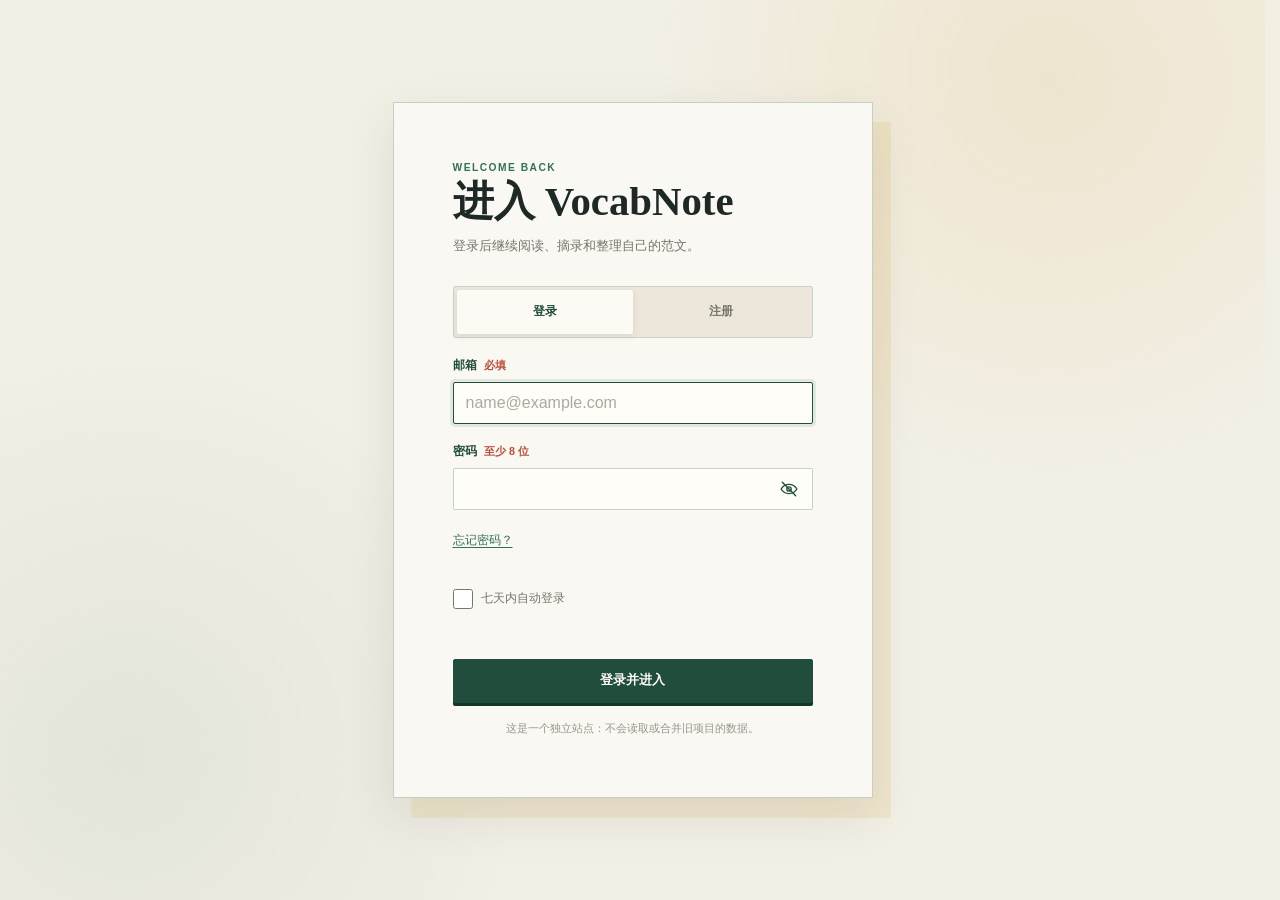
==== commit 4d9c4e78: "feat(mobile): improve phone reading experience" ====
--- a/composition-site/index.html
+++ b/composition-site/index.html
@@ -69,6 +69,9 @@
         <div class="masthead-actions">
           <button id="ai-settings-button" type="button" class="secondary-button">AI 设置</button>
           <span class="account-chip" id="account-chip"><span id="account-display-name"></span><button id="logout-button" type="button">退出</button></span>
+          <button class="icon-button mobile-menu-button" id="mobile-menu-button" type="button" aria-label="打开账户与 AI 设置" aria-haspopup="dialog" aria-expanded="false">
+            <span aria-hidden="true">⋯</span>
+          </button>
           <button class="icon-button add-button" id="new-essay-button" type="button" aria-label="新建作文">
             <span aria-hidden="true">+</span>
           </button>
@@ -137,6 +140,7 @@
                 <span aria-hidden="true">←</span> 全部作文
               </button>
               <div class="reader-status" id="reader-status">阅读中</div>
+              <button type="button" class="secondary-button" id="edit-essay-button">编辑范文</button>
             </div>
 
             <article class="essay-sheet">
@@ -144,9 +148,6 @@
                 <p class="source-label" id="reader-source-label"></p>
                 <div class="essay-title-row">
                   <h2 id="reader-title"></h2>
-                  <button class="preload-top-button" id="preload-glossary-button" type="button" aria-label="预加载当前范文词义" disabled>
-                    预加载本篇单词
-                  </button>
                 </div>
                 <div class="essay-meta">
                   <span id="reader-date"></span>
@@ -157,12 +158,18 @@
                 </div>
               </header>
 
+              <div class="glossary-progress" id="preload-status" hidden>
+                <span id="preload-text" role="status" aria-live="polite">正在预加载…</span>
+                <progress id="preload-meter" max="1" value="0" aria-label="语境释义预加载进度"></progress>
+                <button id="preload-retry" class="text-link" type="button" hidden>重试未完成部分</button>
+              </div>
               <div class="reader-rule" aria-hidden="true"></div>
               <div class="essay-body" id="essay-body" aria-label="范文正文"></div>
 
               <p class="selection-hint">
                 <span aria-hidden="true">⌁</span>
-                悬浮查看词义；点击单词或拖选短语，把真正想记住的内容留在本篇里。
+                <span class="selection-hint-desktop">悬浮查看词义；点击单词或拖选短语，把真正想记住的内容留在本篇里。</span>
+                <span class="selection-hint-mobile">点击单词查看词义；拖选短语，把真正想记住的内容留在本篇里。</span>
               </p>
             </article>
 
@@ -173,6 +180,7 @@
                   <h2 id="notes-heading">本篇摘录</h2>
                 </div>
                 <span class="notes-total" id="notes-total">0 条</span>
+                <button class="notes-toggle" id="notes-toggle-button" type="button" aria-expanded="true">收起</button>
               </div>
               <div class="notes-groups" id="notes-groups"></div>
             </section>
@@ -185,6 +193,34 @@
       <span class="phrase-action-label" id="phrase-action-label" aria-live="polite" aria-atomic="true"></span>
       <button id="explain-phrase-button" type="button">记录短语</button>
     </div>
+
+    <section class="mobile-word-action" id="mobile-word-action" hidden role="dialog" aria-modal="false" aria-label="单词语境释义">
+      <div class="mobile-word-action-heading">
+        <span class="eyebrow">IN THIS ESSAY</span>
+        <strong id="mobile-word-term"></strong>
+      </div>
+      <p class="mobile-word-meaning" id="mobile-word-meaning"></p>
+      <p class="mobile-word-status" id="mobile-word-status" role="status" aria-live="polite"></p>
+      <div class="mobile-word-actions">
+        <button class="secondary-button" id="mobile-word-close" type="button">关闭</button>
+        <button class="primary-button" id="mobile-word-record" type="button">收录单词</button>
+      </div>
+    </section>
+
+    <dialog class="mobile-menu-dialog" id="mobile-menu-dialog" aria-labelledby="mobile-menu-title">
+      <div class="mobile-menu-sheet">
+        <div class="mobile-menu-heading">
+          <div>
+            <p class="eyebrow">ACCOUNT</p>
+            <h2 id="mobile-menu-title">学习设置</h2>
+          </div>
+          <button class="dialog-close" id="mobile-menu-close" type="button" aria-label="关闭账户菜单">×</button>
+        </div>
+        <p class="mobile-account-name" id="mobile-account-display-name"></p>
+        <button class="secondary-button" id="mobile-ai-settings-button" type="button">AI 设置</button>
+        <button class="mobile-logout-button" id="mobile-logout-button" type="button">退出登录</button>
+      </div>
+    </dialog>
 
     <dialog class="dialog essay-dialog" id="essay-dialog" aria-labelledby="essay-dialog-title">
       <form id="essay-form" novalidate>
--- a/composition-site/styles.css
+++ b/composition-site/styles.css
@@ -90,12 +90,13 @@
 .auth-form-heading h2 { margin: 0 0 10px; font-size: clamp(1.9rem, 3.3vw, 2.55rem); line-height: 1.16; }
 .auth-form-heading p:last-child { margin: 0; color: var(--muted); font-size: .82rem; line-height: 1.72; }
 .auth-mode-toggle { display: grid; grid-template-columns: 1fr 1fr; margin-top: 28px; padding: 3px; background: rgba(229,223,207,.68); border: 1px solid rgba(33,77,61,.14); border-radius: 3px; }
-.auth-mode-toggle button { padding: 8px 9px; color: var(--muted); font-size: .77rem; font-weight: 800; border: 0; border-radius: 2px; background: transparent; transition: color 150ms ease, background 150ms ease, box-shadow 150ms ease; }
+.auth-mode-toggle button { min-height: 44px; padding: 8px 9px; color: var(--muted); font-size: .77rem; font-weight: 800; border: 0; border-radius: 2px; background: transparent; transition: color 150ms ease, background 150ms ease, box-shadow 150ms ease; }
 .auth-mode-toggle button[aria-selected="true"] { color: var(--moss); background: var(--sheet); box-shadow: 0 2px 7px rgba(39,54,43,.09); }
 .remember-me {
   display: flex;
   gap: 8px;
   align-items: center;
+  min-height: 44px;
   margin-top: 14px;
   color: var(--muted);
   font-size: .78rem;
@@ -103,8 +104,8 @@
   user-select: none;
 }
 .remember-me input {
-  width: 15px;
-  height: 15px;
+  width: 20px;
+  height: 20px;
   padding: 0;
   margin: 0;
   accent-color: var(--moss);
@@ -116,7 +117,7 @@
 .code-hint { margin: 8px 0 0; color: var(--muted); font-size: .72rem; line-height: 1.6; }
 .password-field { position: relative; }
 .password-field input { padding-right: 50px; }
-.password-toggle { position: absolute; top: 50%; right: 4px; display: grid; width: 40px; height: 40px; padding: 0; place-items: center; transform: translateY(-50%); color: var(--moss); border: 0; border-radius: 2px; background: transparent; }
+.password-toggle { position: absolute; top: 50%; right: 2px; display: grid; width: 44px; height: 44px; padding: 0; place-items: center; transform: translateY(-50%); color: var(--moss); border: 0; border-radius: 2px; background: transparent; }
 .password-toggle:hover { background: rgba(229,223,207,.72); }
 .password-toggle svg { width: 20px; height: 20px; fill: none; stroke: currentColor; stroke-width: 1.65; stroke-linecap: round; stroke-linejoin: round; }
 .password-toggle[aria-pressed="true"] .password-eye-slash { opacity: 0; }
@@ -124,7 +125,8 @@
 .forgot-link {
   display: block;
   margin: 9px 0 0;
-  padding: 0;
+  min-height: 44px;
+  padding: 10px 0;
   color: var(--moss-bright);
   font-size: .76rem;
   background: none;
@@ -134,7 +136,7 @@
   text-underline-offset: 3px;
 }
 .forgot-link:hover { color: var(--moss); }
-.auth-submit { width: 100%; margin-top: 10px; }
+.auth-submit { width: 100%; min-height: 44px; margin-top: 10px; }
 .auth-footnote { margin: 17px 0 0; color: #95968b; font-size: .68rem; line-height: 1.65; text-align: center; }
 
 .app-frame {
@@ -231,28 +233,11 @@
 .icon-button:hover { background: var(--moss-bright); transform: translateY(-2px); box-shadow: 0 7px 0 #15362a; }
 .icon-button:active { transform: translateY(3px); box-shadow: 0 2px 0 #15362a; }
 
-.preload-top-button {
-  padding: 7px 10px;
-  color: var(--moss);
-  font-size: .68rem;
-  font-weight: 700;
-  border: 1px solid rgba(33,77,61,.22);
-  border-radius: 3px;
-  background: #fbfaf5;
-  white-space: nowrap;
-}
-.preload-top-button:hover:not(:disabled) { background: rgba(33,77,61,.07); }
-.preload-top-button:disabled { color: var(--muted); border-color: rgba(33,77,61,.24); background: #f1efe6; }
-.preload-top-button.is-stoppable {
-  color: var(--vermilion);
-  border-color: rgba(188, 76, 53, .5);
-  background: #fdf4f0;
-}
-.preload-top-button.is-stoppable:hover:not(:disabled) { background: rgba(188, 76, 53, .1); }
 
 .workspace { display: grid; grid-template-columns: minmax(246px, 26%) minmax(0, 1fr); min-height: 806px; }
 
 .library-panel {
+  min-width: 0;
   display: flex;
   flex-direction: column;
   padding: 30px 19px 22px;
@@ -273,8 +258,8 @@
   border-radius: 999px;
 }
 
-.essay-list { display: grid; gap: 7px; }
-.essay-list-item { position: relative; }
+.essay-list { display: grid; grid-template-columns: minmax(0, 1fr); gap: 7px; min-width: 0; }
+.essay-list-item { position: relative; min-width: 0; }
 
 .essay-row {
   position: relative;
@@ -335,7 +320,7 @@
 .essay-list-item:hover .essay-delete-button { opacity: 1; }
 
 .essay-row-title, .essay-row-subtitle, .essay-row-time { display: block; }
-.essay-row-title { overflow: hidden; font-family: var(--display); font-size: 1.03rem; font-weight: 700; line-height: 1.35; text-overflow: ellipsis; white-space: nowrap; }
+.essay-row-title { display: -webkit-box; -webkit-box-orient: vertical; -webkit-line-clamp: 2; max-height: 2.7em; overflow: hidden; overflow-wrap: anywhere; font-family: var(--display); font-size: 1.03rem; font-weight: 700; line-height: 1.35; white-space: normal; }
 .essay-row-subtitle { min-height: 1.3em; margin-top: 5px; overflow: hidden; color: var(--moss-bright); font-size: .72rem; text-overflow: ellipsis; white-space: nowrap; }
 .essay-row-time { margin-top: 6px; color: #939386; font-size: .69rem; }
 
@@ -380,11 +365,7 @@
   gap: 14px;
 }
 .essay-header h2 { margin: 0; font-size: clamp(2rem, 4.25vw, 3.55rem); line-height: 1.08; letter-spacing: -.026em; }
-.essay-title-row h2 { flex: 1; min-width: 0; }
-.essay-title-row .preload-top-button {
-  margin-top: 4px;
-  flex: none;
-}
+.essay-title-row h2 { flex: 1; min-width: 0; overflow-wrap: anywhere; }
 .essay-meta { gap: 8px; margin-top: 15px; color: var(--muted); font-size: .75rem; }
 .meta-separator { color: var(--sun); }
 .reader-rule { width: 70px; height: 4px; margin: 29px 0 27px; background: var(--moss); }
@@ -607,7 +588,6 @@
   .dialog-close { display: grid; width: 40px; height: 40px; place-items: center; }
   .essay-delete-button { min-width: 46px; min-height: 36px; padding: 6px 8px; }
   .note-actions { gap: 10px; }
-  .preload-top-button { padding: 9px 12px; }
   .auth-mode-toggle button { padding: 10px 9px; }
 }
 
@@ -628,3 +608,122 @@
 .ai-settings-model { font-size: 14px; color: #24533f; }
 .ai-settings-actions { display: flex; flex-wrap: wrap; gap: 12px; align-items: center; margin-top: 18px; }
 #ai-settings-status { min-height: 24px; font-size: 14px; line-height: 1.7; }
+.glossary-progress {
+  display: flex;
+  align-items: center;
+  flex-wrap: wrap;
+  gap: 10px 16px;
+  margin: 20px 0 8px;
+  padding: 12px 16px;
+  border-left: 3px solid var(--green, #214d3d);
+  background: rgba(33,77,61,.045);
+  color: #395e4f;
+  font-size: 13px;
+  line-height: 1.7;
+}
+.glossary-progress[hidden], .glossary-progress [hidden] { display: none; }
+.glossary-progress > span { flex: 1 1 230px; overflow-wrap: anywhere; }
+.glossary-progress progress { width: 120px; height: 5px; accent-color: #214d3d; }
+.glossary-progress[data-state="paused"] { border-left-color: #b98548; color: #815c32; }
+.glossary-progress .text-link { color: inherit; background: transparent; border: 0; border-bottom: 1px solid currentColor; cursor: pointer; padding: 2px 0; }
+
+/* Mobile interaction layers: one clear action at a time, with safe-area spacing. */
+.mobile-menu-button { display: none; }
+.mobile-menu-dialog {
+  width: min(100%, 480px);
+  max-height: calc(100dvh - env(safe-area-inset-top));
+  margin: auto auto 0;
+  padding: 0;
+  color: var(--ink);
+  border: 0;
+  border-radius: 16px 16px 0 0;
+  background: var(--sheet);
+  box-shadow: 0 -18px 48px rgba(20,39,32,.2);
+}
+.mobile-menu-dialog::backdrop { background: rgba(22,35,29,.38); -webkit-backdrop-filter: blur(2px); backdrop-filter: blur(2px); }
+.mobile-menu-sheet { display: grid; gap: 14px; padding: 24px 20px calc(22px + env(safe-area-inset-bottom)); }
+.mobile-menu-heading { display: flex; align-items: flex-start; justify-content: space-between; gap: 16px; }
+.mobile-menu-heading h2 { margin: 0; font-size: 1.7rem; }
+.mobile-account-name { margin: 0; color: var(--muted); font-size: .84rem; overflow-wrap: anywhere; }
+.mobile-menu-sheet .secondary-button, .mobile-logout-button { min-height: 48px; text-align: left; }
+.mobile-logout-button { padding: 10px 14px; color: var(--vermilion); font: inherit; font-size: .8rem; font-weight: 800; border: 1px solid rgba(188,76,53,.28); border-radius: 2px; background: transparent; }
+
+.selection-hint-mobile { display: none; }
+.essay-render-chunk { display: contents; }
+.notes-toggle { display: none; }
+
+.mobile-word-action {
+  position: fixed;
+  z-index: 30;
+  right: 12px;
+  bottom: max(12px, env(safe-area-inset-bottom));
+  left: 12px;
+  display: grid;
+  gap: 7px;
+  padding: 16px;
+  color: var(--ink);
+  background: var(--sheet);
+  border: 1px solid rgba(33,77,61,.24);
+  border-left: 4px solid var(--sun);
+  border-radius: 6px;
+  box-shadow: 0 16px 38px rgba(25,51,41,.26);
+  animation: float-in 170ms ease-out;
+}
+.mobile-word-action[hidden] { display: none !important; }
+.mobile-word-action-heading { display: grid; gap: 3px; }
+.mobile-word-action-heading .eyebrow { margin: 0; }
+.mobile-word-action-heading strong { color: var(--moss); font-family: var(--display); font-size: 1.55rem; line-height: 1.1; overflow-wrap: anywhere; }
+.mobile-word-meaning { min-height: 1.5em; margin: 0; color: var(--ink); font-size: .94rem; font-weight: 700; line-height: 1.65; overflow-wrap: anywhere; }
+.mobile-word-status { min-height: 1.35em; margin: 0; color: var(--muted); font-size: .74rem; line-height: 1.55; overflow-wrap: anywhere; }
+.mobile-word-actions { display: grid; grid-template-columns: minmax(0, .78fr) minmax(0, 1.22fr); gap: 10px; margin-top: 4px; }
+.mobile-word-actions .primary-button, .mobile-word-actions .secondary-button { min-height: 48px; }
+
+@media (max-width: 900px) {
+  .reader-toolbar {
+    position: sticky;
+    z-index: 6;
+    top: 0;
+    min-height: 52px;
+    margin-right: -2px;
+    margin-left: -2px;
+    padding: 4px 2px;
+    background: linear-gradient(180deg, rgba(251,250,245,.98) 76%, rgba(251,250,245,.74), transparent);
+  }
+  .reader-toolbar .back-button, .reader-toolbar .secondary-button { min-height: 44px; }
+  .glossary-progress { gap: 7px 10px; margin: 13px 0 7px; padding: 10px 12px; }
+  .glossary-progress > span { flex-basis: 100%; }
+  .glossary-progress progress { flex: 1; width: auto; }
+  .phrase-action { min-height: 56px; padding: 8px 10px 8px 15px; border-radius: 6px; }
+  .phrase-action button { min-height: 44px; padding: 10px 13px; }
+  .notes-toggle { display: inline-flex; align-items: center; min-height: 44px; padding: 8px 0; color: var(--moss); font: inherit; font-size: .75rem; font-weight: 800; border: 0; background: transparent; }
+  .notes-section.is-collapsed .notes-groups { display: none; }
+  .notes-section.is-collapsed .notes-heading { padding-bottom: 0; border-bottom-color: transparent; }
+}
+
+@media (max-width: 640px) {
+  .masthead { min-height: 68px; padding-right: 14px; padding-left: 14px; }
+  .brand-block { gap: 9px; }
+  .brand-block .eyebrow { display: none; }
+  .brand-mark { width: 34px; height: 34px; }
+  h1 { font-size: 1.22rem; }
+  .masthead-actions { gap: 8px; }
+  .masthead-actions > #ai-settings-button, .masthead-actions .account-chip { display: none; }
+  .mobile-menu-button { display: grid; width: 44px; height: 44px; box-shadow: none; }
+  .mobile-menu-button span { font-family: var(--body); font-size: 1.65rem; font-weight: 700; line-height: 1; transform: translateY(-4px); }
+  .add-button { width: 44px; height: 44px; box-shadow: 0 3px 0 #15362a; }
+  .selection-hint-desktop { display: none; }
+  .selection-hint-mobile { display: inline; }
+}
+
+@media (max-width: 390px) {
+  .auth-code-row { display: grid; grid-template-columns: 1fr; }
+  .auth-code-row .secondary-button { min-height: 44px; }
+  .auth-form { padding-right: 24px; padding-left: 24px; }
+  .site-nav { gap: 18px; }
+}
+
+@media (max-height: 720px) and (max-width: 760px) {
+  .auth-gate { align-items: start; padding-top: 12px; padding-bottom: 12px; }
+  .auth-form { padding-top: 26px; padding-bottom: 28px; }
+  .auth-mode-toggle { margin-top: 18px; }
+}
--- a/composition-site/wordbook.css
+++ b/composition-site/wordbook.css
@@ -128,16 +128,19 @@
   .site-nav button { gap: 7px; padding: 15px 0; font-size: .8rem; }
   .site-nav button span { font-size: .71rem; }
   .wb-view { display: block; min-height: 660px; }
-  .wb-library { border-right: 0; padding: 25px 23px; min-height: 620px; }
+  .wb-library { border-right: 0; padding: 18px 23px 25px; min-height: 620px; }
   .wb-library-heading h2 { font-size: 1.1rem; }
-  .wb-search { margin-top: 24px; }
+  .wb-search { position: sticky; z-index: 5; top: 0; margin: 0 0 17px; padding: 16px 0 12px; background: linear-gradient(180deg, rgba(242,239,229,.98) 82%, rgba(242,239,229,.8), transparent); }
   .wb-search-row input { font-size: 16px; }
+  .wb-search-row { min-height: 44px; }
+  .wb-search-row button { min-width: 76px; min-height: 44px; }
+  .wb-kinds button { min-height: 44px; }
   .wb-library-footnote { margin-top: 24px; }
   .wb-entry { min-height: 79px; padding: 17px 14px; }
   .wb-detail { display: none; padding: 23px 24px 35px; }
   .wb-show-detail .wb-library { display: none; }
   .wb-show-detail .wb-detail { display: block; }
-  .wb-back { display: inline-flex; }
+  .wb-back { position: sticky; z-index: 5; top: 0; display: inline-flex; align-items: center; min-height: 44px; margin-bottom: 16px; padding: 8px 0; background: rgba(251,250,245,.96); }
   .wb-term-header { padding-top: 25px; }
   .wb-term-header h2 { font-size: clamp(2.3rem, 10vw, 3.5rem); }
   .wb-detail-top { gap: 10px; }
@@ -149,10 +152,12 @@
   .wb-fill { padding: 12px; }
   .wb-example { padding: 15px; }
   .wb-example-actions { gap: 15px; }
-  .wb-view .text-action, .wb-delete-link, .wb-source { min-height: 40px; }
+  .wb-view .primary-button, .wb-view .secondary-button, .wb-view .text-action, .wb-delete-link, .wb-source { min-height: 44px; }
+}
+@media (max-width: 480px) {
+  .site-nav button span { display: none; }
 }
 @media (max-width: 380px) {
-  .site-nav button span { display: none; }
   .wb-library, .wb-detail { padding-right: 18px; padding-left: 18px; }
   .wb-detail-top { align-items: flex-start; flex-direction: column; }
 }
@@ -173,3 +178,51 @@
 .wb-pos-group { margin: 24px 0; }
 .wb-pos-label { display: flex; align-items: baseline; gap: 12px; margin: 0 0 4px; color: #24553f; font-size: 17px; }
 .wb-pos-label span { font-size: 12px; font-weight: normal; color: #74796f; }
+
+/* Desktop panels fit the viewport; long entries scroll without moving navigation. */
+.wb-meaning-picker { margin-top: 22px; }
+.wb-meaning-picker h3 { color: var(--moss); font-size: 1rem; margin-bottom: 8px; }
+.wb-meaning-picker fieldset { min-width: 0; margin: 16px 0; padding: 0; border: 0; }
+.wb-meaning-picker legend { margin-bottom: 8px; color: var(--moss); font-weight: 700; }
+.wb-meaning-option { display: flex; gap: 10px; align-items: flex-start; margin: 6px 0; padding: 10px 12px; border: 1px solid var(--rule); border-radius: 3px; cursor: pointer; font-size: .83rem; line-height: 1.7; }
+.wb-meaning-option input { flex: none; width: 17px; height: 17px; margin: 3px 0 0; accent-color: var(--moss); }
+.wb-meaning-option span { min-width: 0; overflow-wrap: anywhere; }
+.wb-meaning-option:has(input:checked) { border-color: var(--moss); background: rgba(33,77,61,.08); color: var(--moss); }
+.wb-meaning-option:focus-within { outline: 2px solid var(--sun); outline-offset: 2px; }
+@media (min-width: 901px) {
+  body { display: flow-root; }
+  .app-frame {
+    display: flex;
+    flex-direction: column;
+    width: min(1440px, calc(100% - 32px));
+    height: calc(100dvh - 32px);
+    min-height: 0;
+    margin: 16px auto;
+  }
+  .masthead { flex: none; min-height: 76px; padding: 12px 24px; }
+  .site-nav { flex: none; }
+  .site-nav button { padding-top: 12px; padding-bottom: 12px; }
+  .workspace, .wb-view { flex: 1; min-height: 0; overflow: hidden; }
+  .library-panel, .reader-panel, .wb-library, .wb-detail {
+    min-height: 0;
+    overflow-y: auto;
+    overscroll-behavior-y: contain;
+    scrollbar-gutter: stable;
+  }
+  .library-panel, .wb-library { padding-top: 22px; padding-bottom: 18px; }
+  .reader-panel { padding-top: 24px; padding-bottom: 32px; }
+  .reader-panel:has(.reader-content[hidden]) { display: grid; align-items: center; }
+  .reader-empty { margin: 0 auto; }
+  .wb-welcome { margin: 0 auto; padding-top: 12px; padding-bottom: 12px; }
+  .wb-welcome-mark { margin-top: 18px; font-size: 4rem; }
+  .wb-welcome-rule { margin-top: 22px; }
+}
+
+@media (min-width: 901px) and (max-height: 700px) {
+  .app-frame { height: calc(100dvh - 16px); margin-top: 8px; margin-bottom: 8px; }
+  .masthead { min-height: 64px; padding-top: 8px; padding-bottom: 8px; }
+  .wb-detail { padding-top: 20px; padding-bottom: 24px; }
+  .wb-welcome-mark { margin-top: 8px; margin-bottom: 10px; font-size: 3rem; }
+  .wb-welcome h2 { margin-bottom: 12px; font-size: 1.5rem; line-height: 1.4; }
+  .wb-welcome-rule, .wb-welcome > .wb-small { display: none; }
+}
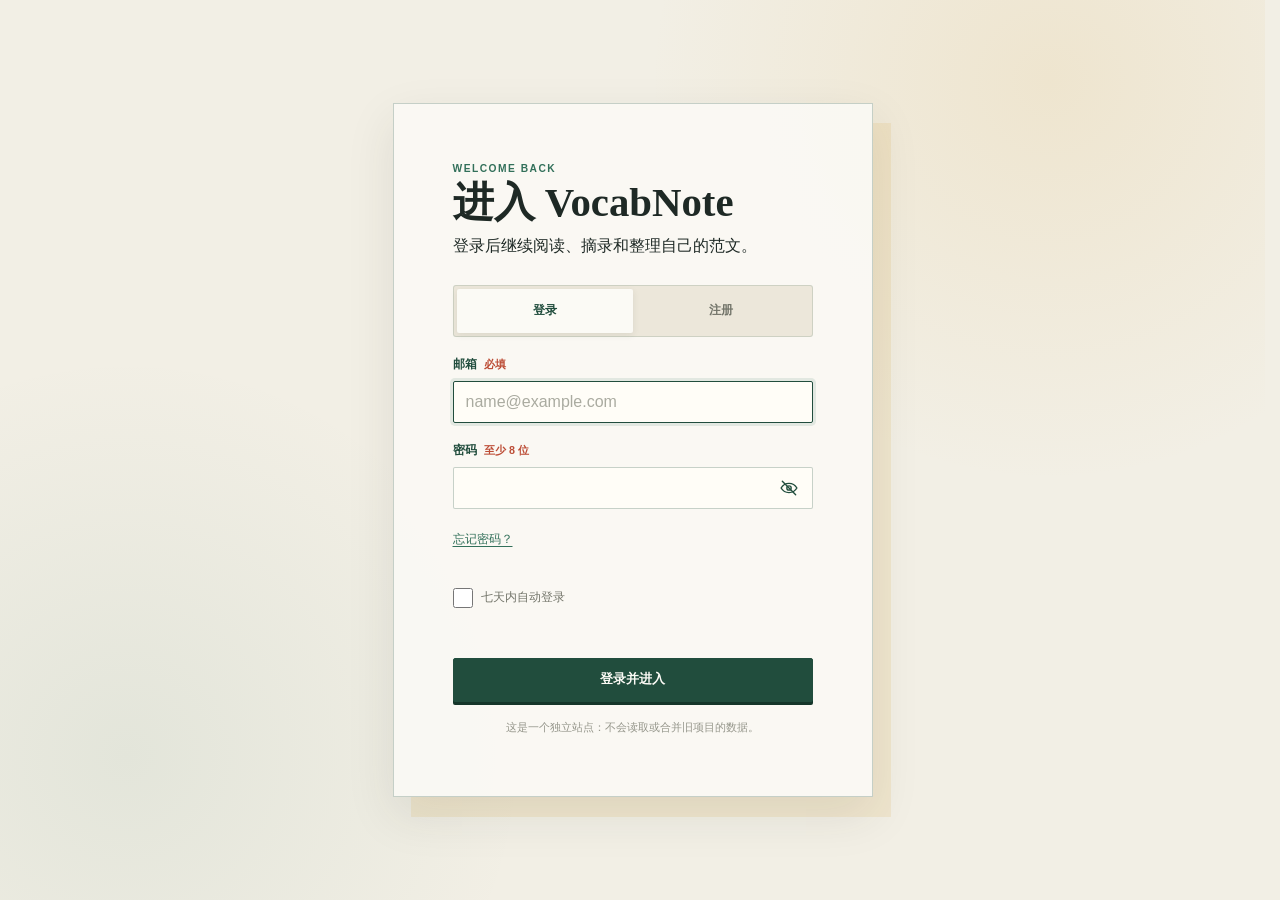
==== commit 0c3d6349: "fix: improve onboarding guidance and interaction flow" ====
--- a/composition-site/index.html
+++ b/composition-site/index.html
@@ -9,6 +9,7 @@
     <title>VocabNote · 单词与写译笔记</title>
     <link rel="stylesheet" href="styles.css" />
     <link rel="stylesheet" href="wordbook.css" />
+    <link rel="stylesheet" href="onboarding.css" />
   </head>
   <body>
     <div class="grain" aria-hidden="true"></div>
@@ -19,6 +20,7 @@
             <p class="eyebrow" id="auth-form-kicker">WELCOME BACK</p>
             <h2 id="auth-form-title">进入 VocabNote</h2>
             <p id="auth-form-copy">登录后继续阅读、摘录和整理自己的范文。</p>
+            <button class="auth-reset-close" id="cancel-password-reset" type="button" hidden aria-label="关闭密码重置，返回登录">×</button>
           </div>
           <div class="auth-mode-toggle" id="auth-mode-toggle" role="tablist" aria-label="账户操作">
             <button type="button" role="tab" data-auth-mode="login" aria-selected="true">登录</button>
@@ -67,6 +69,7 @@
           </div>
         </div>
         <div class="masthead-actions">
+          <button id="learning-guide-button" type="button" class="secondary-button learning-guide-button">学习引导</button>
           <button id="ai-settings-button" type="button" class="secondary-button">AI 设置</button>
           <span class="account-chip" id="account-chip"><span id="account-display-name"></span><button id="logout-button" type="button">退出</button></span>
           <button class="icon-button mobile-menu-button" id="mobile-menu-button" type="button" aria-label="打开账户与 AI 设置" aria-haspopup="dialog" aria-expanded="false">
@@ -218,6 +221,8 @@
         </div>
         <p class="mobile-account-name" id="mobile-account-display-name"></p>
         <button class="secondary-button" id="mobile-ai-settings-button" type="button">AI 设置</button>
+        <button class="secondary-button mobile-guide-button" id="mobile-learning-guide-button" type="button">重新学习新手教程</button>
+        <button class="secondary-button mobile-guide-button" id="mobile-ai-guide-button" type="button">重新学习 AI 配置</button>
         <button class="mobile-logout-button" id="mobile-logout-button" type="button">退出登录</button>
       </div>
     </dialog>
@@ -286,6 +291,7 @@
     <script src="password-visibility.js"></script>
     <script src="wordbook.js"></script>
     <script src="ai-settings.js"></script>
+    <script src="onboarding.js"></script>
     <script src="app.js"></script>
   </body>
 </html>
--- a/composition-site/styles.css
+++ b/composition-site/styles.css
@@ -87,6 +87,9 @@
 }
 
 .auth-form { align-self: center; padding: clamp(32px, 5vw, 59px); }
+.auth-form-heading { position: relative; }
+.auth-reset-close { position: absolute; top: -8px; right: -8px; display: grid; width: 40px; height: 40px; padding: 0; place-items: center; color: var(--muted); font-size: 1.7rem; line-height: 1; border: 1px solid var(--rule); border-radius: 3px; background: rgba(251,250,245,.88); }
+.auth-reset-close:hover { color: var(--moss); border-color: rgba(33,77,61,.42); background: var(--sheet); }
 .auth-form-heading h2 { margin: 0 0 10px; font-size: clamp(1.9rem, 3.3vw, 2.55rem); line-height: 1.16; }
 .auth-form-heading p:last-child { margin: 0; color: var(--muted); font-size: .82rem; line-height: 1.72; }
 .auth-mode-toggle { display: grid; grid-template-columns: 1fr 1fr; margin-top: 28px; padding: 3px; background: rgba(229,223,207,.68); border: 1px solid rgba(33,77,61,.14); border-radius: 3px; }
@@ -201,6 +204,7 @@
 h1 { margin: 0; font-size: 1.64rem; font-weight: 700; letter-spacing: .03em; }
 
 .masthead-actions { gap: 13px; }
+.learning-guide-button { white-space: nowrap; }
 
 .preview-badge, .account-chip {
   padding: 6px 9px;
@@ -646,6 +650,7 @@
 .mobile-menu-heading h2 { margin: 0; font-size: 1.7rem; }
 .mobile-account-name { margin: 0; color: var(--muted); font-size: .84rem; overflow-wrap: anywhere; }
 .mobile-menu-sheet .secondary-button, .mobile-logout-button { min-height: 48px; text-align: left; }
+.mobile-guide-button { position: relative; }
 .mobile-logout-button { padding: 10px 14px; color: var(--vermilion); font: inherit; font-size: .8rem; font-weight: 800; border: 1px solid rgba(188,76,53,.28); border-radius: 2px; background: transparent; }
 
 .selection-hint-mobile { display: none; }
@@ -707,7 +712,7 @@
   .brand-mark { width: 34px; height: 34px; }
   h1 { font-size: 1.22rem; }
   .masthead-actions { gap: 8px; }
-  .masthead-actions > #ai-settings-button, .masthead-actions .account-chip { display: none; }
+  .masthead-actions > #ai-settings-button, .masthead-actions > #learning-guide-button, .masthead-actions .account-chip { display: none; }
   .mobile-menu-button { display: grid; width: 44px; height: 44px; box-shadow: none; }
   .mobile-menu-button span { font-family: var(--body); font-size: 1.65rem; font-weight: 700; line-height: 1; transform: translateY(-4px); }
   .add-button { width: 44px; height: 44px; box-shadow: 0 3px 0 #15362a; }
--- a/composition-site/wordbook.css
+++ b/composition-site/wordbook.css
@@ -101,7 +101,7 @@
 .wb-welcome-rule { width: 45px; height: 2px; background: var(--sun); margin: 35px auto 16px; }
 .wb-back { display: none; margin-bottom: 24px; }
 .wb-loading { padding: 80px 15px; text-align: center; color: var(--muted); font-size: .85rem; }
-.wb-dialog { width: min(560px, calc(100% - 32px)); max-height: calc(100dvh - 40px); padding: 30px; color: var(--ink); background: var(--sheet); border: 1px solid rgba(33,77,61,.3); border-radius: 5px; box-shadow: var(--shadow); overscroll-behavior: contain; }
+.wb-dialog { width: min(560px, calc(100% - 32px)); max-height: calc(100dvh - 40px); padding: 30px; overflow-y: auto; color: var(--ink); background: var(--sheet); border: 1px solid rgba(33,77,61,.3); border-radius: 5px; box-shadow: var(--shadow); overscroll-behavior: contain; }
 .wb-dialog::backdrop { background: rgba(22,35,29,.45); backdrop-filter: blur(3px); }
 .wb-dialog-heading { display: flex; justify-content: space-between; gap: 15px; align-items: flex-start; }
 .wb-dialog h2 { margin: 0 0 16px; font-size: 1.45rem; line-height: 1.6; overflow-wrap: anywhere; }
--- a/composition-site/onboarding.css
+++ b/composition-site/onboarding.css
@@ -0,0 +1,392 @@
+:root {
+  --onboarding-ink: #193e31;
+  --onboarding-paper: #fffdf7;
+  --onboarding-warm: #e0ad57;
+  --onboarding-red: #b54d35;
+}
+
+.onboarding-layer {
+  position: fixed;
+  z-index: 80;
+  inset: 0;
+  pointer-events: none;
+}
+
+.onboarding-layer[hidden] { display: none !important; }
+
+.onboarding-scrim {
+  position: fixed;
+  z-index: 0;
+  background: rgba(15, 31, 25, .68);
+}
+
+.onboarding-scrim[data-onboarding-scrim][hidden] { display: none; }
+
+.onboarding-target-ring {
+  position: fixed;
+  z-index: 1;
+  min-width: 44px;
+  min-height: 44px;
+  pointer-events: none;
+  border: 2px solid var(--onboarding-warm);
+  border-radius: 8px;
+  box-shadow: 0 0 0 3px rgba(255,253,247,.92), 0 0 0 7px rgba(224,173,87,.28), 0 15px 36px rgba(0,0,0,.28);
+  transition: left 150ms ease, top 150ms ease, width 150ms ease, height 150ms ease, opacity 100ms ease;
+  animation: onboarding-target-pulse 1.8s ease-in-out infinite;
+}
+
+/* 显现时加入出现动画，脉冲延迟 200ms 接力 */
+.onboarding-target-ring:not([hidden]) {
+  animation: onboarding-ring-appear 200ms cubic-bezier(.2,.8,.4,1) both,
+             onboarding-target-pulse 1.8s 200ms ease-in-out infinite;
+}
+
+@keyframes onboarding-ring-appear {
+  from { opacity: 0; transform: scale(.88); }
+  to   { opacity: 1; transform: scale(1); }
+}
+
+@keyframes onboarding-target-pulse {
+  0%, 100% {
+    box-shadow: 0 0 0 3px rgba(255,253,247,.92), 0 0 0 7px rgba(224,173,87,.24), 0 15px 36px rgba(0,0,0,.25);
+  }
+  50% {
+    box-shadow: 0 0 0 3px rgba(255,253,247,.98), 0 0 0 12px rgba(224,173,87,.42), 0 18px 42px rgba(0,0,0,.32);
+  }
+}
+
+.onboarding-target-active {
+  position: relative;
+  z-index: 81 !important;
+  outline: 2px solid var(--onboarding-warm);
+  outline-offset: 4px;
+  border-radius: 4px;
+}
+
+.onboarding-scroll-hint {
+  position: fixed;
+  z-index: 2;
+  right: max(12px, env(safe-area-inset-right));
+  bottom: calc(max(12px, env(safe-area-inset-bottom)) + 205px);
+  left: max(12px, env(safe-area-inset-left));
+  display: flex;
+  align-items: center;
+  justify-content: center;
+  gap: 7px;
+  margin: 0 auto;
+  color: var(--onboarding-ink);
+  font-size: .78rem;
+  font-weight: 800;
+  pointer-events: none;
+}
+
+.onboarding-scroll-hint > span:first-child {
+  display: inline-grid;
+  width: 28px;
+  height: 28px;
+  place-items: center;
+  color: #fffdf7;
+  font-size: 1.15rem;
+  line-height: 1;
+  background: var(--onboarding-red);
+  border-radius: 999px;
+  box-shadow: 0 5px 15px rgba(0,0,0,.2);
+  animation: onboarding-scroll-cue-bob 1s ease-in-out infinite;
+}
+
+@keyframes onboarding-scroll-cue-bob {
+  0%, 100% { transform: translateY(0); }
+  50% { transform: translateY(5px); }
+}
+
+.onboarding-card {
+  position: fixed;
+  z-index: 2;
+  right: max(12px, env(safe-area-inset-right));
+  bottom: var(--onboarding-card-bottom, max(12px, env(safe-area-inset-bottom)));
+  left: max(12px, env(safe-area-inset-left));
+  max-width: 520px;
+  max-height: calc(100dvh - 24px - env(safe-area-inset-top) - env(safe-area-inset-bottom));
+  margin: 0 auto;
+  padding: 18px 18px 17px;
+  overflow-y: auto;
+  pointer-events: auto;
+  color: #1f3028;
+  border: 1px solid rgba(224,173,87,.72);
+  border-radius: 12px 12px 4px 4px;
+  background:
+    linear-gradient(115deg, rgba(255,253,247,.98), rgba(250,246,235,.98)),
+    var(--onboarding-paper);
+  box-shadow: 0 18px 46px rgba(0,0,0,.31), inset 4px 0 0 var(--onboarding-red);
+}
+
+.onboarding-layer[data-keyboard-open="true"] .onboarding-card {
+  bottom: calc(max(12px, env(safe-area-inset-bottom)) + var(--onboarding-keyboard-offset, 0px));
+}
+
+.onboarding-layer[data-card-position="above-target"] .onboarding-card {
+  bottom: var(--onboarding-card-bottom, max(12px, env(safe-area-inset-bottom)));
+}
+
+.onboarding-layer[data-card-position="below-target"] .onboarding-card {
+  top: var(--onboarding-card-top, max(12px, env(safe-area-inset-top)));
+  bottom: auto;
+}
+
+.onboarding-layer[data-card-density="compact"] .onboarding-card {
+  max-height: var(--onboarding-card-available-height, 180px);
+  padding: 12px 14px;
+}
+
+.onboarding-layer[data-card-density="compact"] .onboarding-progress { display: none; }
+.onboarding-layer[data-card-density="compact"] .onboarding-card h2 { font-size: clamp(1.16rem, 5vw, 1.42rem); }
+.onboarding-layer[data-card-density="compact"] .onboarding-card > p:not(.onboarding-eyebrow):not(.onboarding-status) { margin-top: 6px; font-size: .79rem; line-height: 1.55; }
+.onboarding-layer[data-card-density="compact"] .onboarding-card-actions { margin-top: 8px; }
+
+.onboarding-card-topline {
+  display: flex;
+  align-items: center;
+  justify-content: space-between;
+  gap: 12px;
+}
+
+.onboarding-eyebrow {
+  margin: 0;
+  color: var(--onboarding-ink);
+  font-size: .66rem;
+  font-weight: 900;
+  letter-spacing: .14em;
+}
+
+.onboarding-skip {
+  min-width: 44px;
+  min-height: 38px;
+  padding: 7px 0 7px 9px;
+  color: #506157;
+  font: inherit;
+  font-size: .72rem;
+  font-weight: 800;
+  white-space: nowrap;
+  border: 0;
+  border-bottom: 1px solid rgba(80,97,87,.42);
+  background: transparent;
+}
+
+.onboarding-progress {
+  display: grid;
+  grid-template-columns: repeat(5, minmax(0, 1fr));
+  gap: 5px;
+  margin: 15px 0 16px;
+}
+
+.onboarding-progress-marker {
+  height: 3px;
+  background: rgba(25,62,49,.14);
+  transition: background 160ms ease, transform 160ms ease;
+}
+
+.onboarding-progress-marker.is-complete {
+  background: rgba(25,62,49,.6);
+  animation: onboarding-marker-fill 300ms cubic-bezier(.4,0,.2,1) both;
+}
+
+@keyframes onboarding-marker-fill {
+  from { transform: scaleX(0); transform-origin: left; opacity: .4; }
+  to   { transform: scaleX(1); transform-origin: left; opacity: 1; }
+}
+
+.onboarding-progress-marker.is-current { background: var(--onboarding-red); transform: scaleY(1.7); transform-origin: center; }
+
+/* 完成步骤：左边框从红色过渡到暖金色庆祝 */
+.onboarding-layer[data-step="complete"] .onboarding-guidebar {
+  animation: onboarding-guidebar-in 240ms cubic-bezier(.2,.8,.4,1) both, onboarding-complete-flash 700ms 240ms ease both;
+}
+
+@keyframes onboarding-complete-flash {
+  0%   { border-left-color: var(--onboarding-red); }
+  45%  { border-left-color: var(--onboarding-warm); box-shadow: 0 8px 24px rgba(29,48,40,.18), 0 0 0 3px rgba(224,173,87,.28); }
+  100% { border-left-color: var(--onboarding-warm); box-shadow: 0 8px 24px rgba(29,48,40,.16); }
+}
+
+.onboarding-card h2 {
+  margin: 0;
+  color: #182a22;
+  font-family: var(--display, Georgia, serif);
+  font-size: clamp(1.42rem, 5.8vw, 1.9rem);
+  line-height: 1.16;
+}
+
+.onboarding-card > p:not(.onboarding-eyebrow):not(.onboarding-status) {
+  margin: 9px 0 0;
+  color: #5d665d;
+  font-size: .86rem;
+  line-height: 1.72;
+}
+
+.onboarding-status {
+  min-height: 1.35em;
+  margin: 9px 0 0;
+  color: var(--onboarding-red);
+  font-size: .73rem;
+  line-height: 1.45;
+}
+
+.onboarding-card-actions:empty { display: none; }
+.onboarding-card-actions { display: flex; flex-wrap: wrap; gap: 9px; margin-top: 12px; }
+.onboarding-card-actions .secondary-button, .onboarding-card-actions .primary-button { min-height: 44px; }
+
+.onboarding-tip-only { pointer-events: none; }
+.onboarding-tip-only .onboarding-card { pointer-events: auto; }
+.onboarding-tip-only .onboarding-skip { display: none; }
+
+@media (max-width: 420px) {
+  .onboarding-card { padding: 16px 15px 15px; }
+  .onboarding-card > p:not(.onboarding-eyebrow):not(.onboarding-status) { font-size: .82rem; }
+}
+
+@media (prefers-reduced-motion: reduce) {
+  .onboarding-target-ring, .onboarding-progress-marker { transition: none; }
+  .onboarding-target-ring { animation: none; }
+  .onboarding-scroll-hint > span:first-child { animation: none; }
+  .onboarding-guidebar { animation: none; }
+  .onboarding-guidebar-main.is-transitioning { animation: none; }
+  .onboarding-progress-marker.is-complete { animation: none; }
+  .onboarding-layer[data-step="complete"] .onboarding-guidebar { animation: none; }
+}
+
+/* The guide stays out of the learning surface: a compact rail plus a target cue. */
+.onboarding-scrim { display: none !important; }
+
+.onboarding-guidebar {
+  position: fixed;
+  z-index: 2;
+  top: var(--onboarding-guidebar-top, max(8px, env(safe-area-inset-top)));
+  right: auto;
+  bottom: auto;
+  left: 50%;
+  display: grid;
+  grid-template-columns: minmax(0, 1fr) auto;
+  align-items: center;
+  width: min(680px, calc(100vw - 24px));
+  max-width: none;
+  max-height: none;
+  min-height: 58px;
+  margin: 0 auto;
+  transform: translateX(-50%);
+  padding: 10px 12px 10px 14px;
+  overflow: visible;
+  color: #1f3028;
+  border: 1px solid rgba(33,77,61,.22);
+  border-left: 4px solid var(--onboarding-red);
+  border-radius: 5px;
+  background: rgba(255,253,247,.98);
+  box-shadow: 0 8px 24px rgba(29,48,40,.16);
+  animation: onboarding-guidebar-in 240ms cubic-bezier(.2,.8,.4,1) both;
+}
+
+@keyframes onboarding-guidebar-in {
+  from { opacity: 0; transform: translateX(-50%) translateY(-10px); }
+  to   { opacity: 1; transform: translateX(-50%) translateY(0); }
+}
+
+/* 步骤切换时内容淡入上移 */
+.onboarding-guidebar-main.is-transitioning {
+  animation: onboarding-content-in 180ms ease-out both;
+}
+
+@keyframes onboarding-content-in {
+  from { opacity: 0; transform: translateY(5px); }
+  to   { opacity: 1; transform: translateY(0); }
+}
+
+.onboarding-layer[data-keyboard-open="true"] .onboarding-guidebar,
+.onboarding-layer[data-card-position="above-target"] .onboarding-guidebar,
+.onboarding-layer[data-card-position="below-target"] .onboarding-guidebar { top: var(--onboarding-guidebar-top, max(8px, env(safe-area-inset-top))); bottom: auto; }
+
+.onboarding-guidebar-main { min-width: 0; }
+.onboarding-guidebar .onboarding-eyebrow { margin: 0 0 2px; color: var(--onboarding-ink); font-size: .61rem; letter-spacing: .12em; }
+.onboarding-guidebar h2 { overflow: hidden; margin: 0; color: #182a22; font-family: var(--body, sans-serif); font-size: .91rem; font-weight: 800; line-height: 1.28; text-overflow: ellipsis; white-space: nowrap; }
+.onboarding-guidebar #onboarding-copy { overflow: hidden; margin: 2px 0 0; color: #647067; font-size: .72rem; line-height: 1.4; text-overflow: ellipsis; white-space: nowrap; }
+
+.onboarding-guidebar-controls { display: flex; gap: 4px; align-items: center; margin-left: 9px; }
+.onboarding-details-toggle, .onboarding-guidebar .onboarding-skip {
+  min-width: 42px;
+  min-height: 34px;
+  padding: 5px 7px;
+  color: var(--moss, #214d3d);
+  font: inherit;
+  font-size: .69rem;
+  font-weight: 800;
+  white-space: nowrap;
+  border: 1px solid rgba(33,77,61,.2);
+  border-radius: 3px;
+  background: transparent;
+}
+.onboarding-details-toggle:hover, .onboarding-guidebar .onboarding-skip:hover { background: rgba(33,77,61,.07); }
+
+.onboarding-guide-details {
+  display: grid;
+  grid-column: 1 / -1;
+  grid-template-rows: 0fr;
+  min-width: 0;
+  max-height: 0;
+  overflow: hidden;
+  transition: max-height 180ms ease, margin-top 180ms ease;
+}
+.onboarding-guide-details > * { min-height: 0; }
+.onboarding-layer[data-guidebar-expanded="true"] .onboarding-guide-details { max-height: 240px; margin-top: 9px; }
+.onboarding-guidebar .onboarding-progress { margin: 0 0 8px; }
+.onboarding-guidebar .onboarding-status { min-height: 0; margin: 0; color: var(--onboarding-red); font-size: .72rem; }
+.onboarding-guidebar .onboarding-card-actions { display: flex; flex-wrap: wrap; gap: 7px; margin-top: 8px; }
+.onboarding-guidebar .onboarding-card-actions .secondary-button, .onboarding-guidebar .onboarding-card-actions .primary-button { min-height: 38px; }
+
+/* 常驻进度条行：始终跨越 guidebar 全宽，不随说明区折叠 */
+.onboarding-progress-row {
+  grid-column: 1 / -1;
+  margin-top: 8px;
+}
+.onboarding-progress-row .onboarding-progress { margin: 0; }
+
+.onboarding-target-note {
+  position: fixed;
+  z-index: 2;
+  display: flex;
+  gap: 5px;
+  align-items: center;
+  margin: 0;
+  padding: 5px 8px;
+  color: #fffdf7;
+  font-size: .71rem;
+  font-weight: 800;
+  line-height: 1.25;
+  pointer-events: none;
+  border-radius: 3px;
+  background: var(--onboarding-red);
+  box-shadow: 0 4px 12px rgba(29,48,40,.18);
+}
+.onboarding-target-note > span:first-child { font-size: .95rem; line-height: 1; }
+
+.onboarding-scroll-hint {
+  right: max(12px, env(safe-area-inset-right));
+  bottom: max(12px, env(safe-area-inset-bottom));
+  left: auto;
+  width: max-content;
+  max-width: calc(100vw - 24px);
+  padding: 6px 8px;
+  color: var(--onboarding-ink);
+  border: 1px solid rgba(33,77,61,.2);
+  border-radius: 999px;
+  background: rgba(255,253,247,.96);
+  box-shadow: 0 5px 16px rgba(29,48,40,.13);
+}
+.onboarding-scroll-hint > span:first-child { width: 22px; height: 22px; font-size: .9rem; }
+
+@media (max-width: 560px) {
+  .onboarding-guidebar { right: 8px; left: 8px; width: auto; min-height: 54px; padding: 8px 9px 8px 11px; transform: none; }
+  .onboarding-guidebar .onboarding-eyebrow { font-size: .56rem; }
+  .onboarding-guidebar h2 { font-size: .84rem; }
+  .onboarding-guidebar #onboarding-copy { font-size: .67rem; }
+  .onboarding-guidebar-controls { gap: 3px; margin-left: 6px; }
+  .onboarding-details-toggle, .onboarding-guidebar .onboarding-skip { min-width: 38px; min-height: 32px; padding: 4px 5px; font-size: .64rem; }
+  .onboarding-target-note { max-width: calc(100vw - 24px); font-size: .67rem; }
+}
